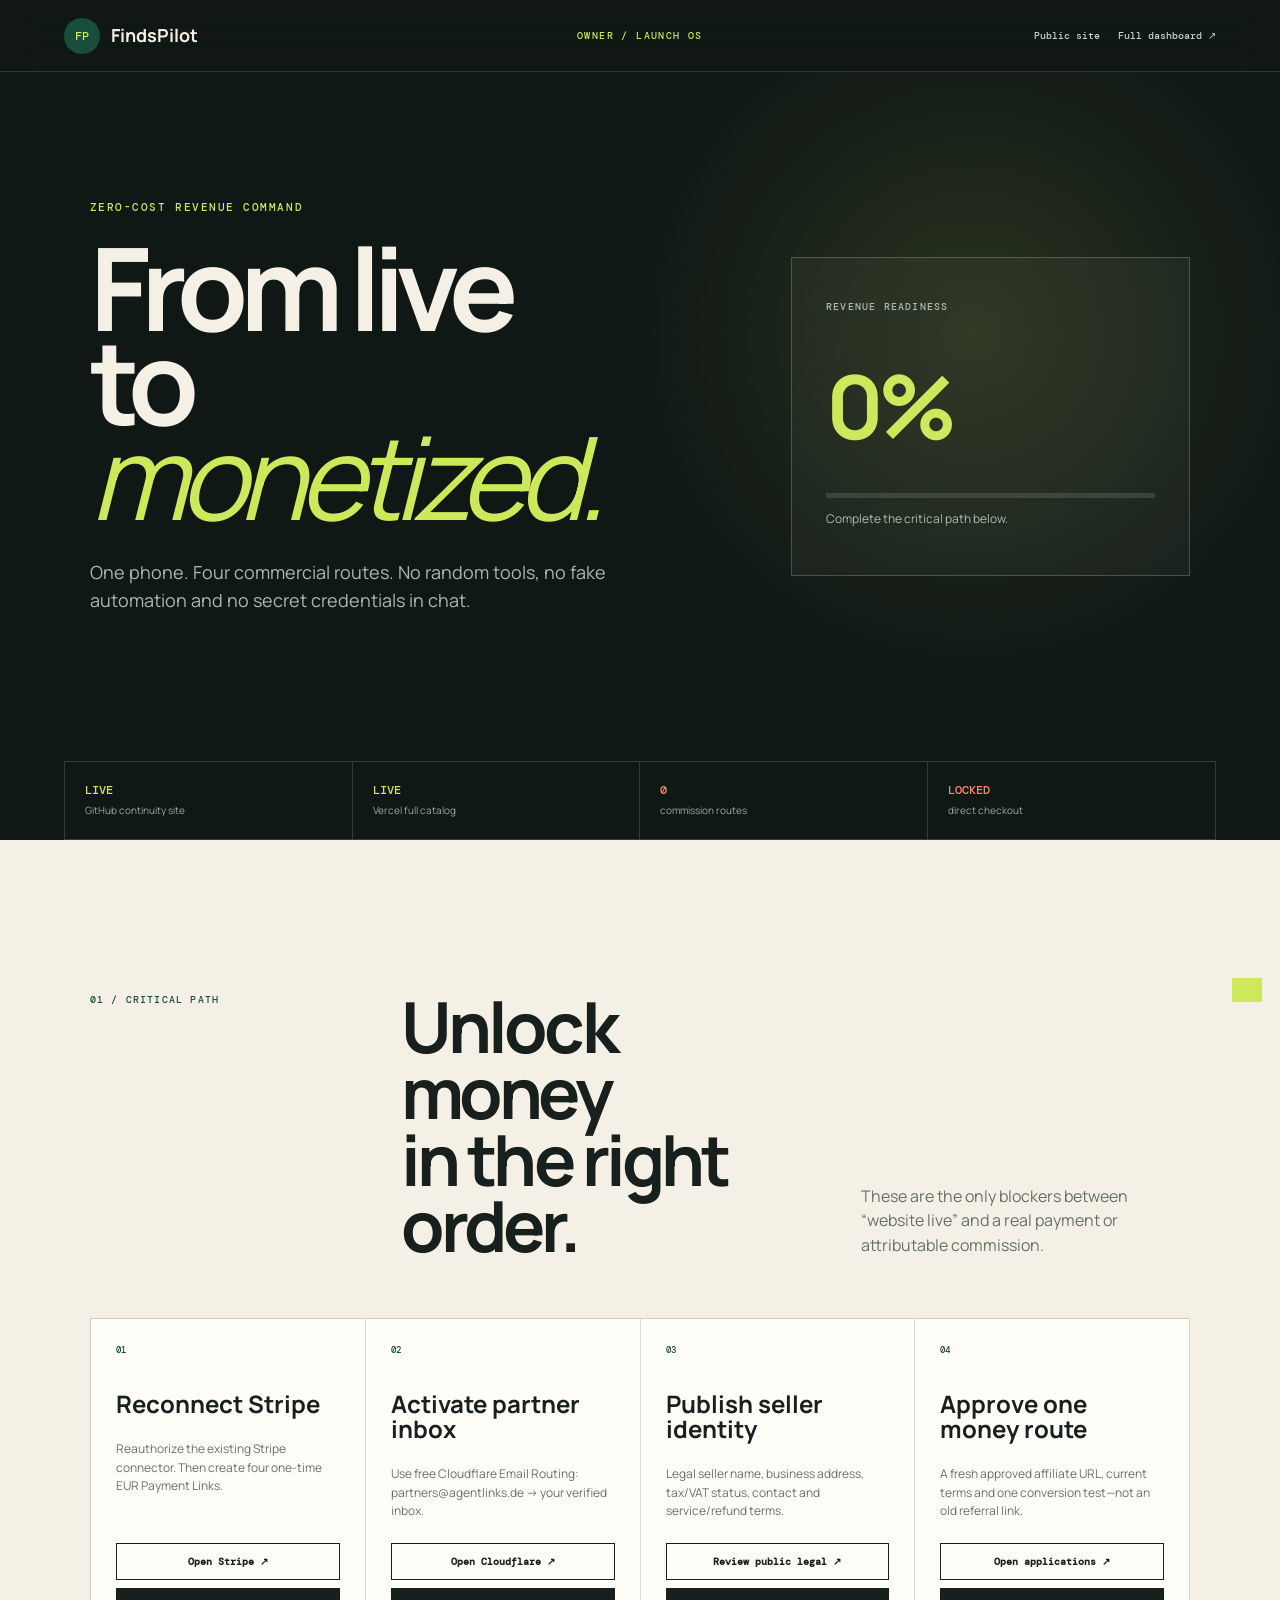
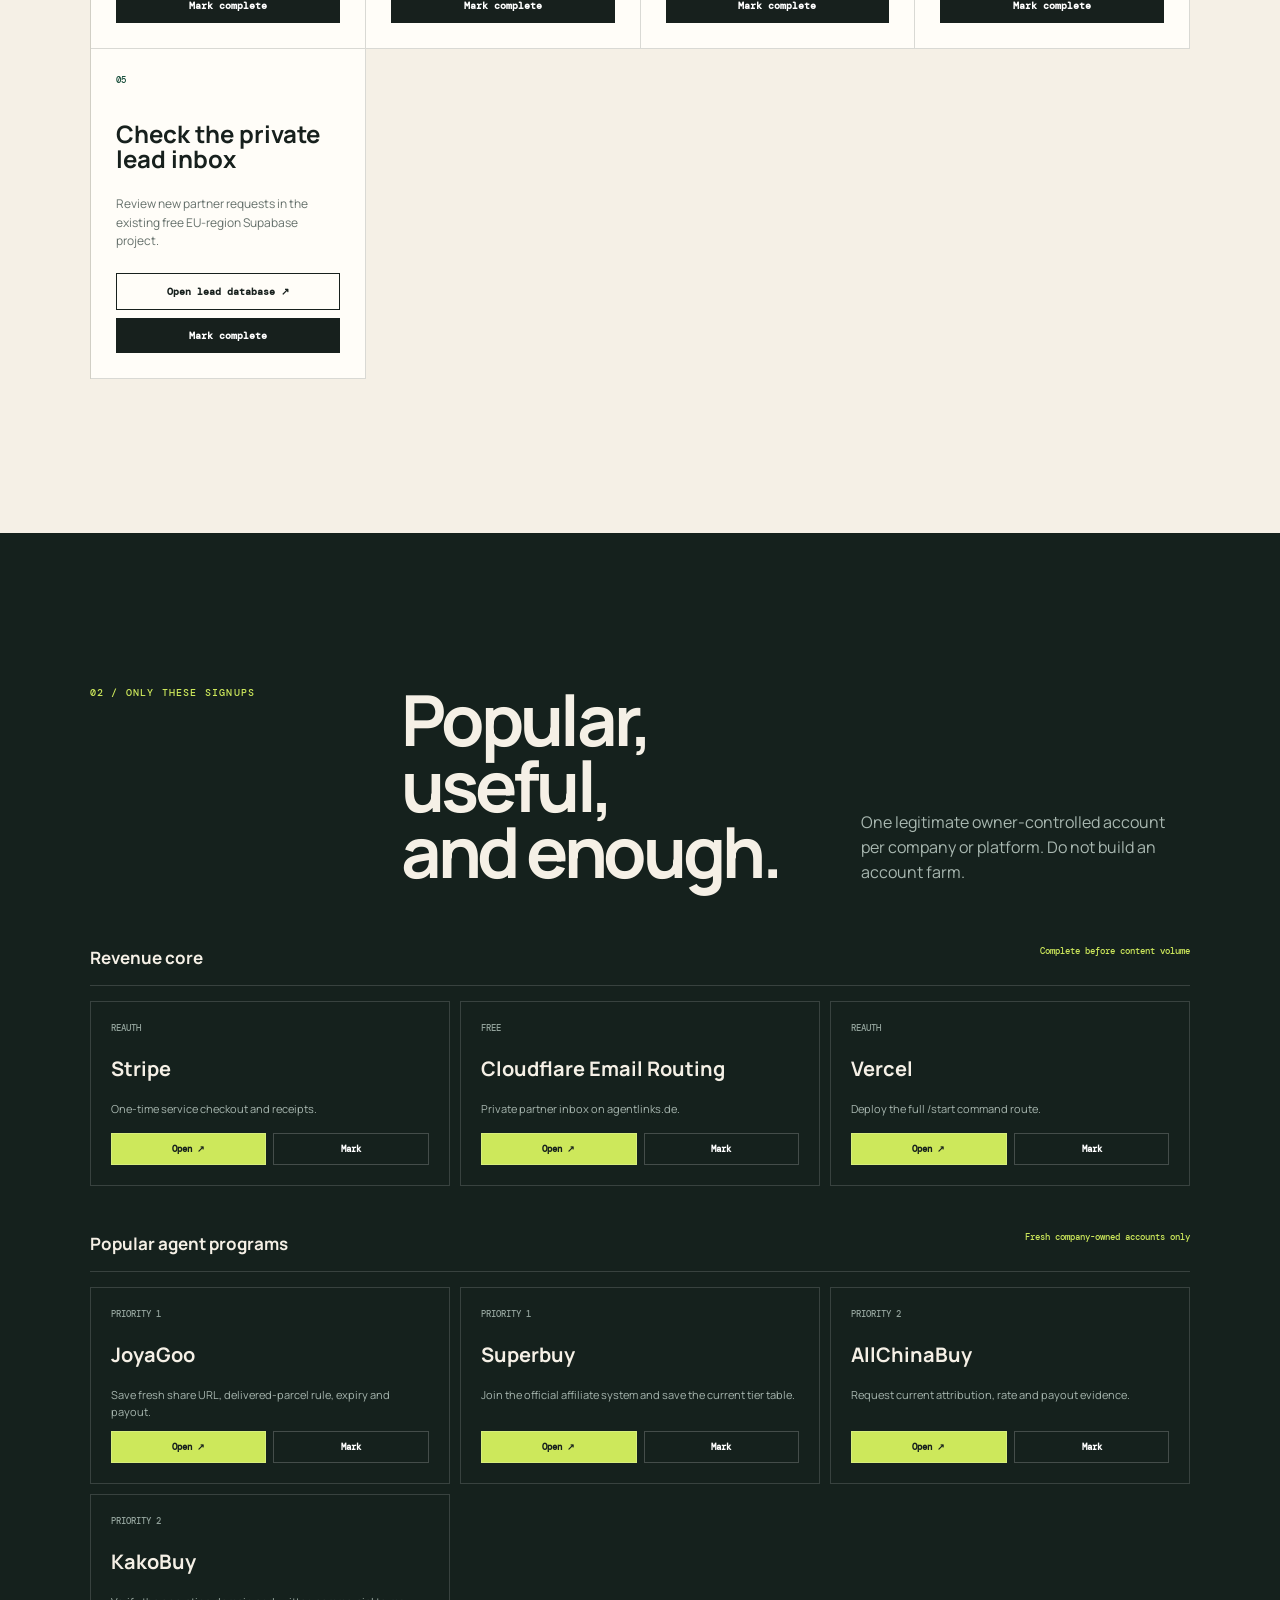
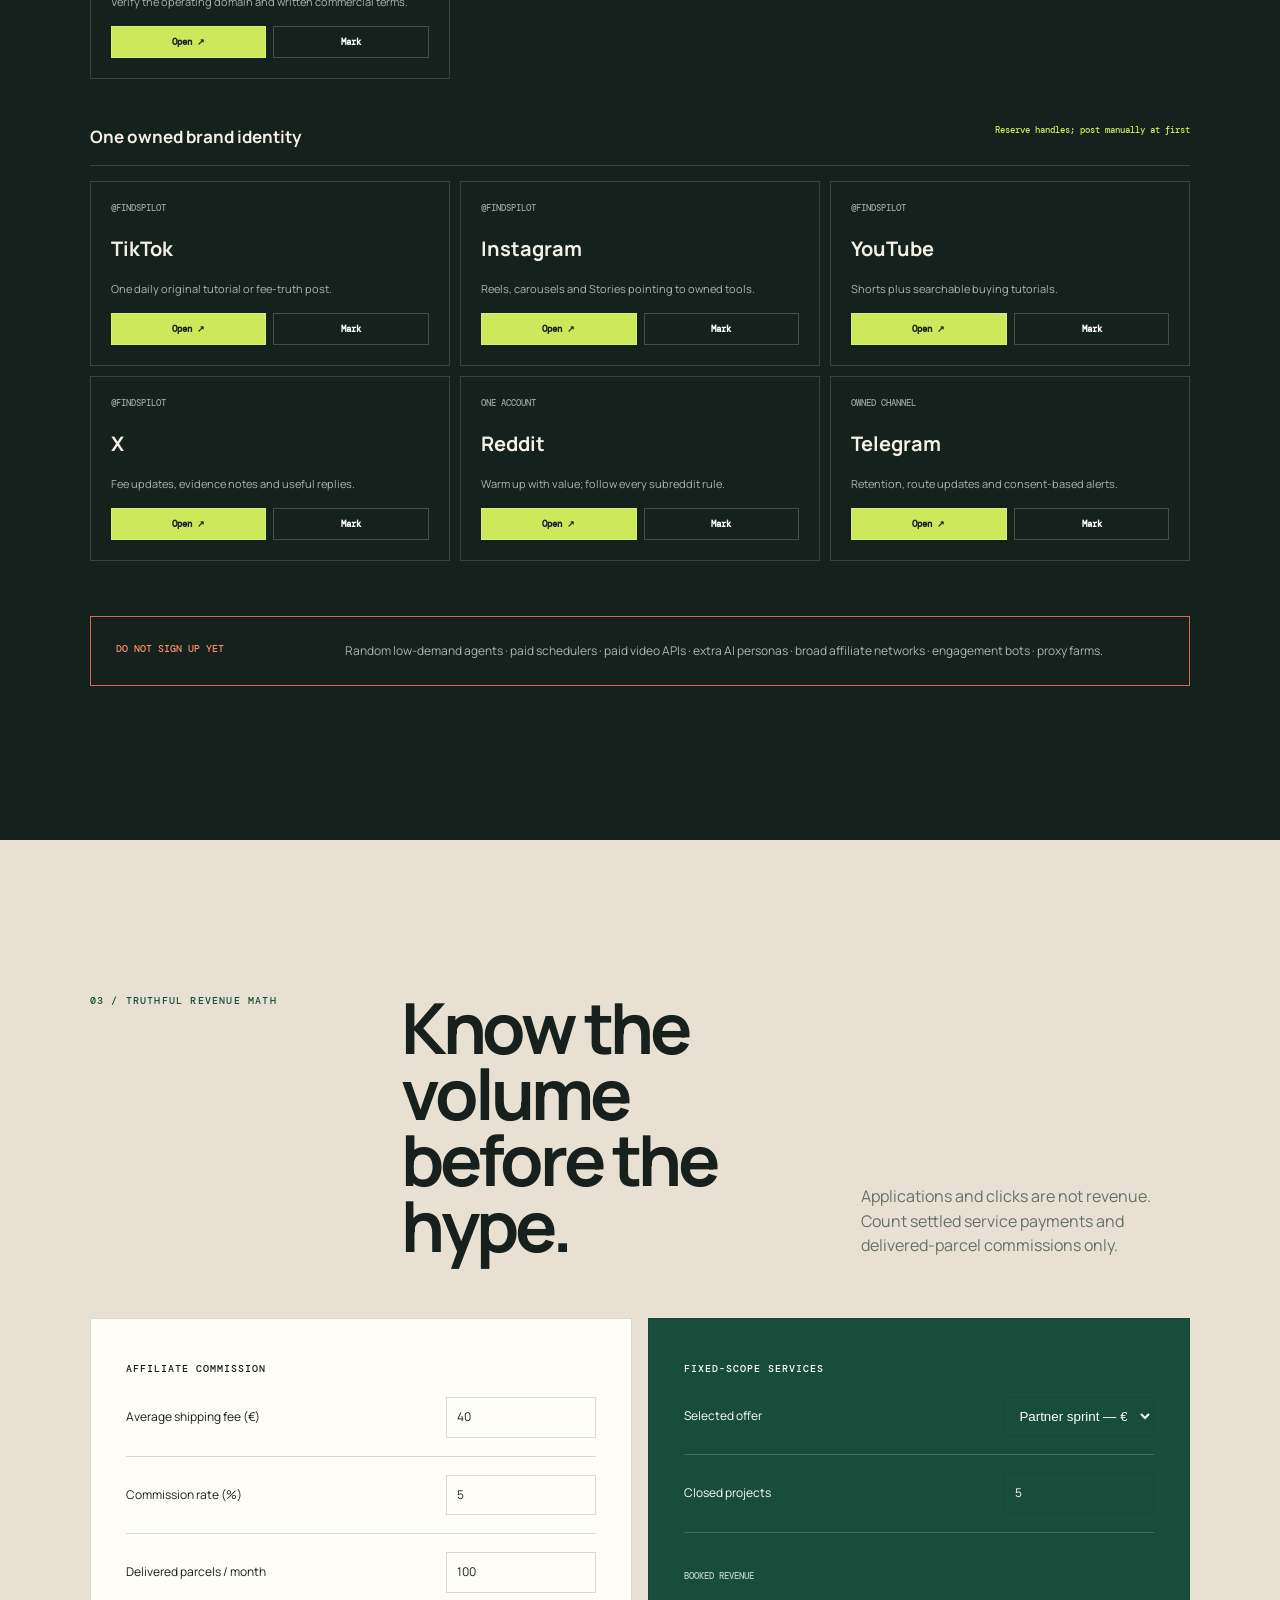
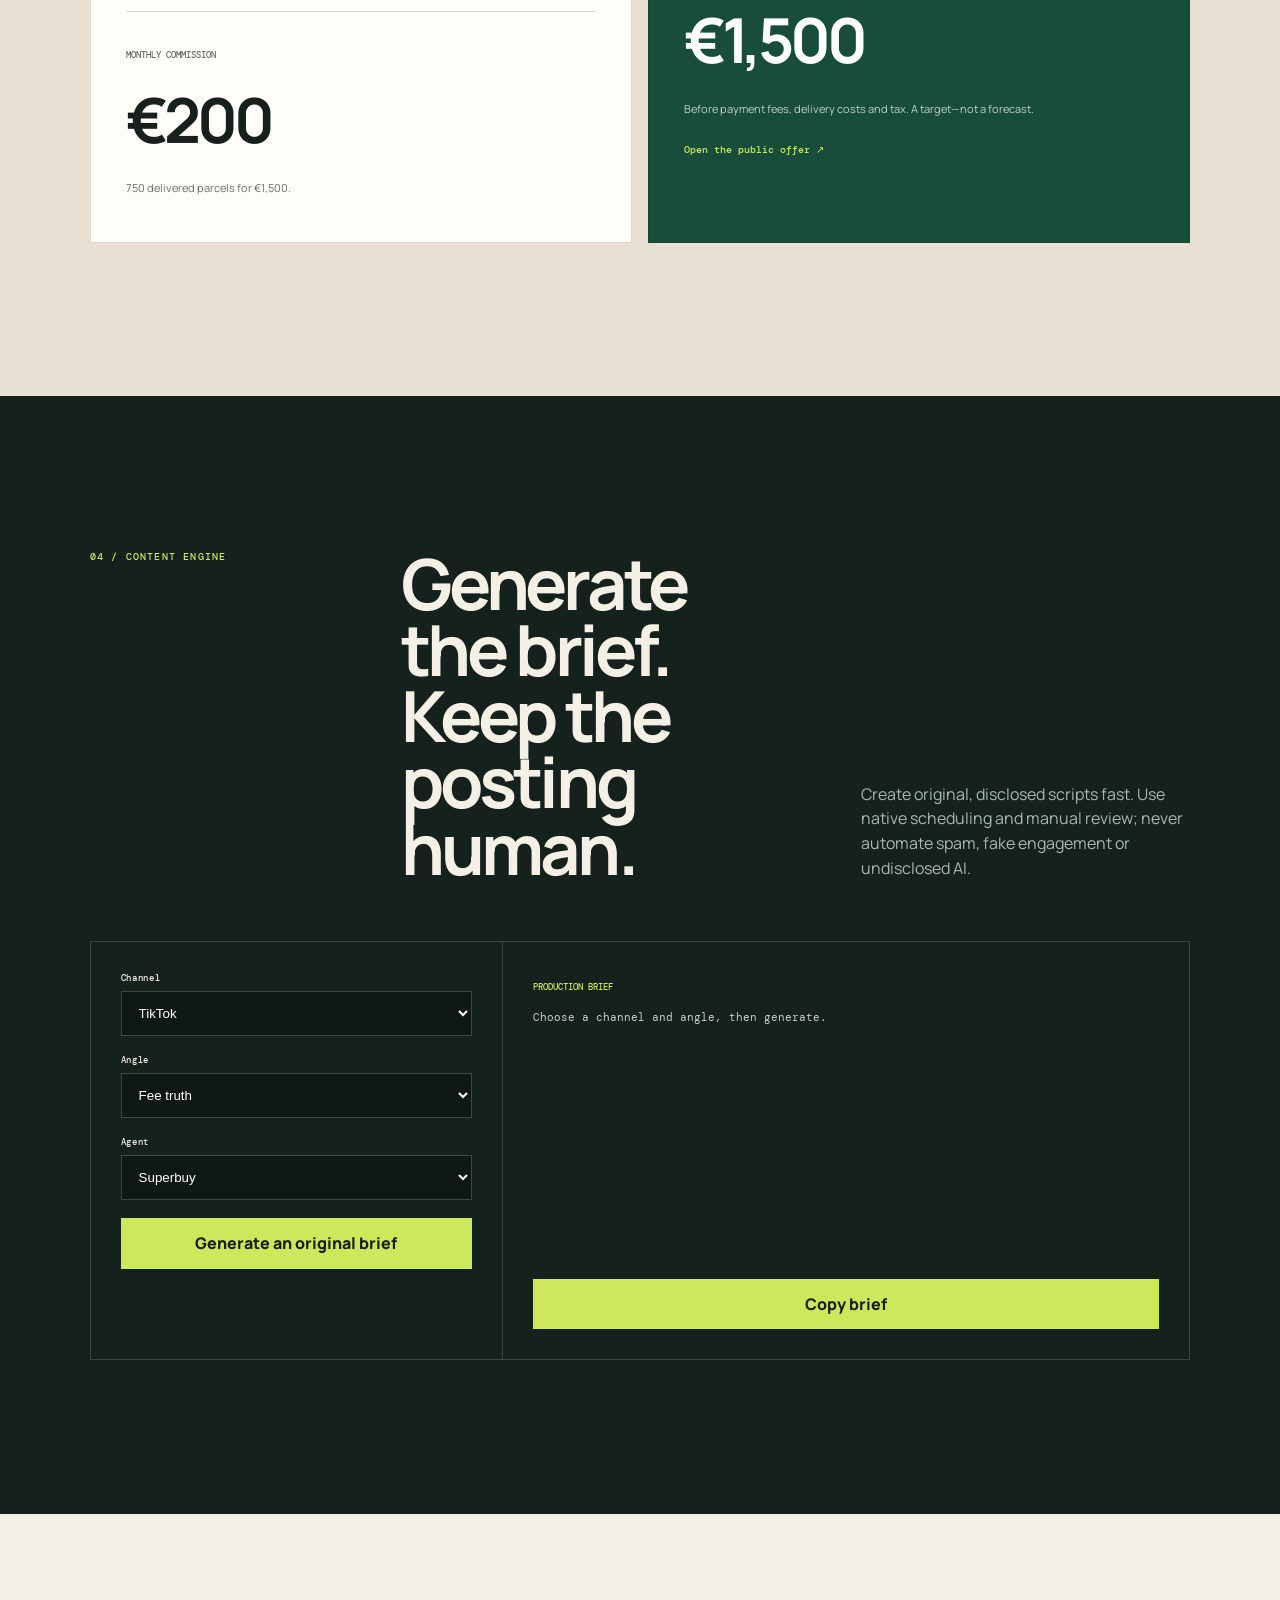
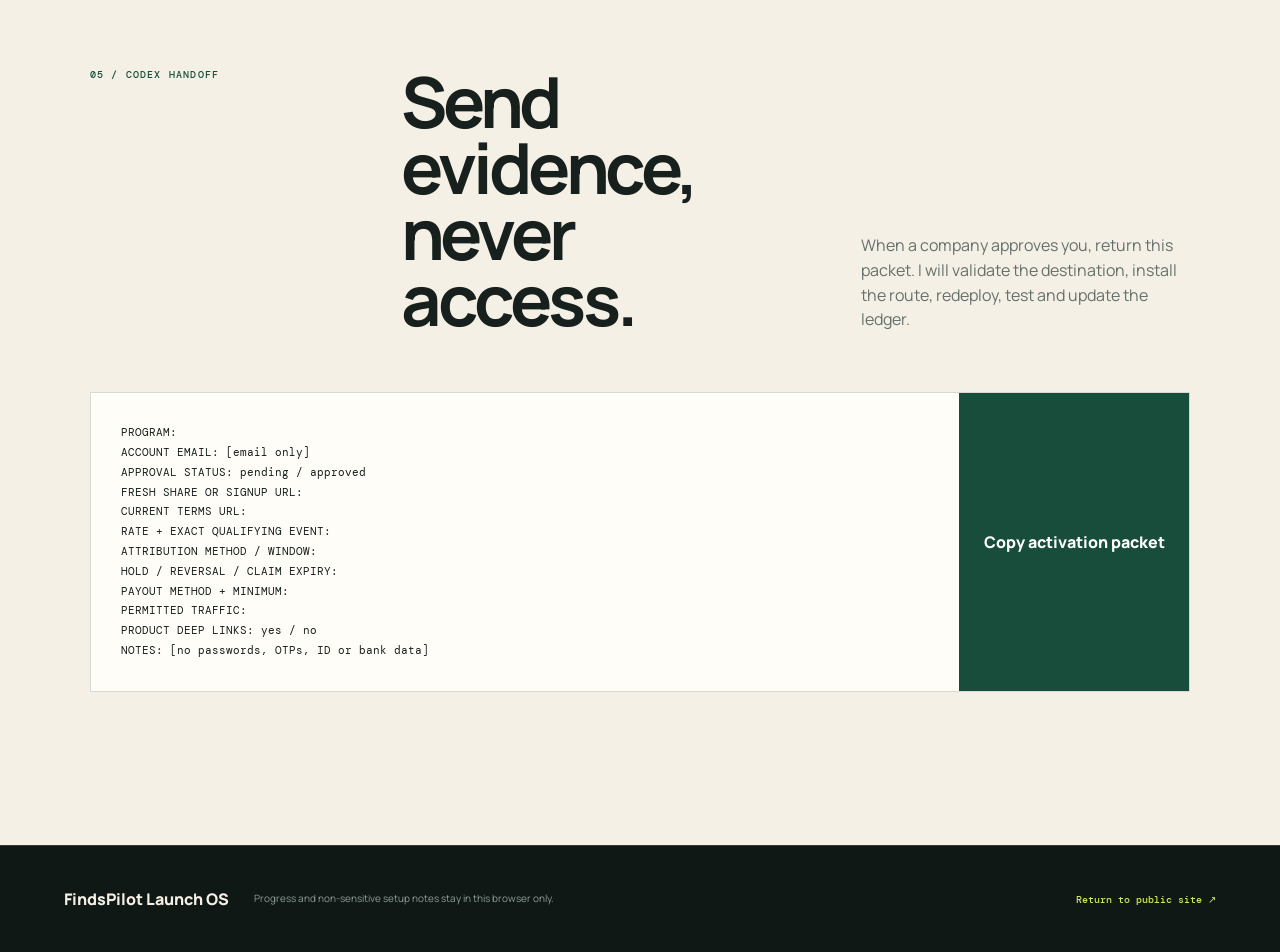
==== setup.html @ aaaf20b9 "Build private partner intake and mobile Launch OS" ====
<!doctype html>
<html lang="en">
<head>
  <meta charset="utf-8">
  <meta name="viewport" content="width=device-width,initial-scale=1">
  <meta name="robots" content="noindex,nofollow">
  <meta name="theme-color" content="#101815">
  <title>FindsPilot Launch OS</title>
  <link rel="preconnect" href="https://fonts.googleapis.com">
  <link rel="preconnect" href="https://fonts.gstatic.com" crossorigin>
  <link href="https://fonts.googleapis.com/css2?family=DM+Mono:wght@400;500&family=Manrope:wght@400;500;600;700;800&display=swap" rel="stylesheet">
  <link rel="stylesheet" href="styles.css">
  <link rel="stylesheet" href="setup.css">
</head>
<body class="ops-body">
  <a class="skip" href="#ops-main">Skip to command center</a>
  <header class="ops-header">
    <a class="brand" href="./"><span>FP</span><strong>FindsPilot</strong></a>
    <span>OWNER / LAUNCH OS</span>
    <nav><a href="./">Public site</a><a href="https://findspilot.vercel.app/dashboard" target="_blank" rel="noreferrer">Full dashboard ↗</a></nav>
  </header>

  <main id="ops-main" class="ops-main">
    <section class="ops-hero">
      <div>
        <p class="eyebrow">ZERO-COST REVENUE COMMAND</p>
        <h1>From live<br>to <em>monetized.</em></h1>
        <p>One phone. Four commercial routes. No random tools, no fake automation and no secret credentials in chat.</p>
      </div>
      <aside class="readiness-card">
        <span>REVENUE READINESS</span>
        <strong id="readiness-score">0%</strong>
        <div><i id="readiness-bar"></i></div>
        <p id="readiness-state">Complete the critical path below.</p>
      </aside>
    </section>

    <section class="ops-alert">
      <div><b>LIVE</b><span>GitHub continuity site</span></div>
      <div><b>LIVE</b><span>Vercel full catalog</span></div>
      <div><b class="warn">0</b><span>commission routes</span></div>
      <div><b class="warn">LOCKED</b><span>direct checkout</span></div>
    </section>

    <section class="ops-section" id="critical">
      <header><span>01 / CRITICAL PATH</span><h2>Unlock money<br>in the right order.</h2><p>These are the only blockers between “website live” and a real payment or attributable commission.</p></header>
      <div class="mission-grid" id="critical-grid"></div>
    </section>

    <section class="ops-section dark" id="signups">
      <header><span>02 / ONLY THESE SIGNUPS</span><h2>Popular, useful,<br>and enough.</h2><p>One legitimate owner-controlled account per company or platform. Do not build an account farm.</p></header>
      <div class="signup-groups" id="signup-groups"></div>
      <aside class="do-not-box"><strong>DO NOT SIGN UP YET</strong><p>Random low-demand agents · paid schedulers · paid video APIs · extra AI personas · broad affiliate networks · engagement bots · proxy farms.</p></aside>
    </section>

    <section class="ops-section math-section" id="math">
      <header><span>03 / TRUTHFUL REVENUE MATH</span><h2>Know the volume<br>before the hype.</h2><p>Applications and clicks are not revenue. Count settled service payments and delivered-parcel commissions only.</p></header>
      <div class="math-grid">
        <form class="math-card" id="affiliate-math">
          <span>AFFILIATE COMMISSION</span>
          <label>Average shipping fee (€)<input id="shipping-fee" type="number" min="1" max="500" step="1" value="40"></label>
          <label>Commission rate (%)<input id="commission-rate" type="number" min="0.1" max="30" step="0.1" value="5"></label>
          <label>Delivered parcels / month<input id="parcel-count" type="number" min="0" max="100000" step="1" value="100"></label>
          <output><small>MONTHLY COMMISSION</small><strong id="affiliate-result">€200</strong><p id="affiliate-target">750 delivered parcels for €1,500.</p></output>
        </form>
        <form class="math-card accent" id="service-math">
          <span>FIXED-SCOPE SERVICES</span>
          <label>Selected offer<select id="service-price"><option value="150">Evidence audit — €150</option><option value="300" selected>Partner sprint — €300</option><option value="450">Distribution pack — €450</option><option value="600">Market brief — €600</option></select></label>
          <label>Closed projects<input id="service-count" type="number" min="0" max="100" step="1" value="5"></label>
          <output><small>BOOKED REVENUE</small><strong id="service-result">€1,500</strong><p>Before payment fees, delivery costs and tax. A target—not a forecast.</p></output>
          <a href="./#partners">Open the public offer ↗</a>
        </form>
      </div>
    </section>

    <section class="ops-section dark" id="content">
      <header><span>04 / CONTENT ENGINE</span><h2>Generate the brief.<br>Keep the posting human.</h2><p>Create original, disclosed scripts fast. Use native scheduling and manual review; never automate spam, fake engagement or undisclosed AI.</p></header>
      <div class="content-builder">
        <form id="content-form">
          <label>Channel<select id="content-channel"><option>TikTok</option><option>Instagram Reel</option><option>YouTube Short</option><option>X post</option><option>Reddit value post</option></select></label>
          <label>Angle<select id="content-angle"><option value="fee">Fee truth</option><option value="tutorial">How to buy</option><option value="compare">Agent comparison</option><option value="risk">Risk screen</option><option value="tool">Converter demo</option></select></label>
          <label>Agent<select id="content-agent"><option>Superbuy</option><option>JoyaGoo</option><option>AllChinaBuy</option><option>KakoBuy</option><option>Multiple agents</option></select></label>
          <button type="submit">Generate an original brief</button>
        </form>
        <div class="content-output"><span>PRODUCTION BRIEF</span><pre id="content-result">Choose a channel and angle, then generate.</pre><button id="copy-content" type="button">Copy brief</button></div>
      </div>
    </section>

    <section class="ops-section" id="handoff">
      <header><span>05 / CODEX HANDOFF</span><h2>Send evidence,<br>never access.</h2><p>When a company approves you, return this packet. I will validate the destination, install the route, redeploy, test and update the ledger.</p></header>
      <div class="handoff-box">
        <pre id="ops-packet">PROGRAM:
ACCOUNT EMAIL: [email only]
APPROVAL STATUS: pending / approved
FRESH SHARE OR SIGNUP URL:
CURRENT TERMS URL:
RATE + EXACT QUALIFYING EVENT:
ATTRIBUTION METHOD / WINDOW:
HOLD / REVERSAL / CLAIM EXPIRY:
PAYOUT METHOD + MINIMUM:
PERMITTED TRAFFIC:
PRODUCT DEEP LINKS: yes / no
NOTES: [no passwords, OTPs, ID or bank data]</pre>
        <button id="copy-ops-packet" type="button">Copy activation packet</button>
      </div>
    </section>
  </main>

  <footer class="ops-footer"><span>FindsPilot Launch OS</span><p>Progress and non-sensitive setup notes stay in this browser only.</p><a href="./">Return to public site ↗</a></footer>
  <div class="toast" id="ops-toast" role="status" aria-live="polite"></div>
  <script src="setup.js"></script>
</body>
</html>
---- styles.css ----
:root{--ink:#17201d;--muted:#65706b;--paper:#f5f0e6;--paper-2:#ebe4d7;--white:#fffdf8;--green:#174d3a;--lime:#cde85b;--line:rgba(23,32,29,.16);--mono:"DM Mono",monospace;--sans:"Manrope",sans-serif}*{box-sizing:border-box}html{scroll-behavior:smooth}body{margin:0;background:var(--paper);color:var(--ink);font-family:var(--sans);font-size:16px;line-height:1.55}.skip{position:fixed;top:-100px;left:16px;z-index:100;background:var(--ink);color:#fff;padding:10px 16px}.skip:focus{top:16px}a{color:inherit;text-decoration:none}button,input{font:inherit}.site-header{height:82px;padding:0 clamp(22px,5vw,72px);display:flex;align-items:center;justify-content:space-between;border-bottom:1px solid var(--line);position:sticky;top:0;background:rgba(245,240,230,.92);backdrop-filter:blur(18px);z-index:20}.brand{display:flex;align-items:center;gap:11px;font-size:18px}.brand>span{display:grid;place-items:center;width:36px;height:36px;background:var(--green);color:var(--lime);font:500 12px var(--mono);border-radius:50%}.site-header nav{display:flex;gap:30px;font-size:13px;font-weight:700}.site-header nav a:hover{color:var(--green)}.header-cta,.primary{display:inline-flex;align-items:center;justify-content:center;gap:18px;background:var(--ink);color:#fff;padding:13px 18px;font-size:13px;font-weight:800;border:1px solid var(--ink)}.header-cta span,.primary span{color:var(--lime)}.hero{min-height:690px;display:grid;grid-template-columns:minmax(0,1.35fr) minmax(330px,.65fr);gap:5vw;padding:clamp(70px,9vw,130px) clamp(22px,7vw,110px);align-items:center}.eyebrow{font:500 11px var(--mono);letter-spacing:.14em;color:var(--green);margin:0 0 26px}.hero h1{font-size:clamp(62px,8.4vw,132px);line-height:.86;letter-spacing:-.075em;margin:0;max-width:1000px}.hero h1 em{font-weight:400;color:var(--green)}.lede{font-size:clamp(17px,1.5vw,22px);max-width:660px;color:var(--muted);margin:38px 0}.hero-actions{display:flex;gap:12px;flex-wrap:wrap}.secondary{padding:13px 18px;border:1px solid var(--line);font-size:13px;font-weight:800;background:rgba(255,255,255,.3)}.hero-panel{background:var(--green);color:#fff;padding:32px;min-height:470px;display:flex;flex-direction:column}.signal{font:500 10px var(--mono);letter-spacing:.12em;display:flex;gap:9px;align-items:center}.signal i{width:7px;height:7px;border-radius:50%;background:var(--lime);box-shadow:0 0 0 5px rgba(205,232,91,.14)}.hero-panel>div{border-top:1px solid rgba(255,255,255,.18);margin-top:34px;padding-top:22px}.hero-panel small{font:500 10px var(--mono);letter-spacing:.1em;color:#b6c8c0}.hero-panel strong{display:block;font-size:65px;line-height:1;letter-spacing:-.06em;margin:8px 0}.hero-panel p{color:#c9d5d0;font-size:13px;margin:0;max-width:260px}.hero-panel footer{margin-top:auto;display:flex;flex-wrap:wrap;gap:7px}.hero-panel footer span{font:500 9px var(--mono);padding:7px 9px;border:1px solid rgba(255,255,255,.2)}.proof-strip{display:grid;grid-template-columns:repeat(4,1fr);border-block:1px solid var(--line);margin:0 clamp(22px,5vw,72px)}.proof-strip>div{padding:22px 24px;border-right:1px solid var(--line);display:flex;align-items:baseline;gap:12px}.proof-strip>div:last-child{border:0}.proof-strip strong{font-size:28px;letter-spacing:-.05em}.proof-strip span{font:500 9px var(--mono);letter-spacing:.06em;color:var(--muted)}.section{padding:clamp(90px,12vw,170px) clamp(22px,7vw,110px)}.section-heading{display:grid;grid-template-columns:.85fr 1.25fr 1fr;gap:5vw;align-items:end;margin-bottom:60px}.section-heading .eyebrow{align-self:start}.section-heading h2,.partner-hero h2{font-size:clamp(42px,5.2vw,78px);line-height:.96;letter-spacing:-.055em;margin:0;font-weight:600}.section-heading>p:last-child{color:var(--muted);margin:0;max-width:440px}.converter{background:var(--white)}.converter-card{display:grid;grid-template-columns:1.1fr .9fr;border:1px solid var(--line);background:var(--paper);min-height:320px}.converter-card form{padding:40px;border-right:1px solid var(--line)}.converter-card label,.estimate-card label{display:block;font:500 11px var(--mono);letter-spacing:.08em;margin-bottom:14px}.input-row{display:flex}.input-row input{min-width:0;flex:1;border:1px solid var(--ink);background:var(--white);padding:18px;outline:none}.input-row input:focus{box-shadow:inset 0 0 0 2px var(--lime)}.input-row button{border:0;background:var(--green);color:#fff;padding:0 24px;font-weight:800;cursor:pointer}.input-row button span{color:var(--lime)}.converter-card form>small{display:block;color:var(--muted);margin-top:18px;font-size:11px}.converter-empty{display:grid;place-items:center;text-align:center;padding:40px}.converter-empty span{font:500 11px var(--mono);border:1px solid var(--line);padding:9px}.converter-empty p{color:var(--muted);max-width:280px}.route-results{padding:24px}.route-results h3{font-size:14px;margin:0 0 14px}.route-card{display:grid;grid-template-columns:42px 1fr auto;gap:13px;align-items:center;padding:13px;border-top:1px solid var(--line)}.route-card b{width:38px;height:38px;display:grid;place-items:center;background:var(--green);color:var(--lime);border-radius:50%;font:500 10px var(--mono)}.route-card span strong,.route-card span small{display:block}.route-card span small{font-size:10px;color:var(--muted)}.route-card a{font:700 11px var(--mono);padding:8px 10px;border:1px solid var(--line)}.agents{background:var(--paper-2)}.agent-grid{display:grid;grid-template-columns:repeat(4,1fr);border-top:1px solid var(--line);border-left:1px solid var(--line)}.agent-card{background:var(--paper);min-height:360px;padding:28px;border-right:1px solid var(--line);border-bottom:1px solid var(--line);display:flex;flex-direction:column}.agent-card .agent-top{display:flex;justify-content:space-between;align-items:center}.agent-card .agent-top b{display:grid;place-items:center;width:52px;height:52px;border-radius:50%;background:var(--green);color:var(--lime);font:500 11px var(--mono)}.agent-card .agent-top span{font:500 9px var(--mono);color:var(--green);border:1px solid var(--line);padding:6px 8px}.agent-card h3{font-size:28px;margin:32px 0 6px;letter-spacing:-.04em}.agent-card>p{color:var(--muted);font-size:13px}.agent-card ul{padding:0;margin:12px 0 24px;list-style:none}.agent-card li{font-size:11px;padding:6px 0;border-bottom:1px solid var(--line)}.agent-card a{margin-top:auto;display:flex;justify-content:space-between;align-items:center;font-weight:800;font-size:12px;border-top:1px solid var(--ink);padding-top:14px}.fee-tool{display:grid;grid-template-columns:1.1fr .9fr;gap:7vw;background:var(--green);color:#fff}.fee-tool .section-heading{display:block;margin:0}.fee-tool .eyebrow{color:var(--lime)}.fee-tool .section-heading>p:last-child{color:#bcd0c7;margin-top:28px}.estimate-card{background:var(--white);color:var(--ink);padding:36px}.weight-row{display:flex;border:1px solid var(--ink)}.weight-row input{min-width:0;flex:1;border:0;padding:16px 18px;background:transparent;font-size:24px}.weight-row span{padding:21px 20px;font:500 11px var(--mono);border-left:1px solid var(--line)}.estimate-output{margin-top:40px;border-top:1px solid var(--line);padding-top:24px}.estimate-output small{font:500 9px var(--mono);letter-spacing:.1em;color:var(--muted)}.estimate-output strong{display:block;font-size:52px;letter-spacing:-.06em;margin:8px 0;color:var(--green)}.estimate-output p{font-size:11px;color:var(--muted);margin:0}.partners{background:var(--ink);color:#fff}.partner-hero{display:grid;grid-template-columns:1fr auto;align-items:end;gap:60px;margin-bottom:60px}.partner-hero .eyebrow{color:var(--lime)}.partner-hero p:not(.eyebrow){max-width:650px;color:#aab4b0}.primary.light{background:var(--lime);border-color:var(--lime);color:var(--ink);white-space:nowrap}.primary.light span{color:var(--green)}.offer-grid{display:grid;grid-template-columns:repeat(4,1fr);border-top:1px solid rgba(255,255,255,.2);border-left:1px solid rgba(255,255,255,.2)}.offer-grid article{position:relative;padding:28px;min-height:330px;border-right:1px solid rgba(255,255,255,.2);border-bottom:1px solid rgba(255,255,255,.2);display:flex;flex-direction:column}.offer-grid article>span{font:500 9px var(--mono);letter-spacing:.09em;color:#aeb8b4}.offer-grid article>strong{font-size:55px;letter-spacing:-.06em;margin:18px 0}.offer-grid article>p{font-size:13px;color:#cad1ce}.offer-grid article>small{font-size:10px;color:#8e9c96}.offer-grid article>a{margin-top:auto;color:var(--lime);font:500 11px var(--mono)}.offer-grid .featured{background:var(--green)}.offer-grid .featured i{position:absolute;right:16px;top:-13px;background:var(--lime);color:var(--ink);padding:5px 8px;font:500 8px var(--mono);font-style:normal}.launch{background:var(--white)}.launch-board{border-top:1px solid var(--line)}.launch-row{display:grid;grid-template-columns:56px 1fr auto auto;gap:18px;align-items:center;padding:20px 0;border-bottom:1px solid var(--line)}.launch-row>strong{font:500 12px var(--mono);color:var(--green)}.launch-row h3{margin:0;font-size:18px}.launch-row p{margin:2px 0 0;color:var(--muted);font-size:11px}.launch-row a,.launch-row button{border:1px solid var(--line);background:transparent;padding:10px 12px;font:700 10px var(--mono);cursor:pointer}.launch-row a{background:var(--ink);color:#fff}.launch-row.done{opacity:.58}.launch-row.done button{background:var(--lime)}.packet{display:grid;grid-template-columns:.8fr 1.2fr;margin-top:70px;background:var(--paper);border:1px solid var(--line)}.packet>div{padding:36px;border-right:1px solid var(--line)}.packet h3{font-size:30px;margin:0}.packet>div>p:not(.eyebrow){color:var(--muted);font-size:13px}.packet button{border:0;background:var(--green);color:#fff;padding:13px 16px;font-weight:800;cursor:pointer}.packet pre{margin:0;padding:34px;overflow:auto;font:400 10px/1.9 var(--mono);white-space:pre-wrap}.legal{display:grid;grid-template-columns:repeat(4,1fr);padding:0 clamp(22px,5vw,72px) 100px;background:var(--white)}.legal article{padding:26px;border-top:1px solid var(--line)}.legal span{font:500 10px var(--mono);color:var(--green)}.legal h3{font-size:15px}.legal p{font-size:11px;color:var(--muted)}.site-footer{background:var(--paper);padding:50px clamp(22px,5vw,72px);display:grid;grid-template-columns:auto 1fr auto;align-items:center;gap:30px;border-top:1px solid var(--line)}.site-footer>p{color:var(--muted);font-size:12px}.site-footer>div{display:flex;gap:20px;font:500 10px var(--mono)}.site-footer>small{grid-column:1/-1;color:var(--muted);font:400 9px var(--mono)}.toast{position:fixed;right:20px;bottom:20px;background:var(--ink);color:#fff;padding:12px 16px;font-size:12px;transform:translateY(120px);transition:.25s;z-index:50}.toast.show{transform:translateY(0)}
@media(max-width:1000px){.site-header nav{display:none}.hero{grid-template-columns:1fr}.hero-panel{min-height:400px}.proof-strip{grid-template-columns:repeat(2,1fr)}.section-heading{grid-template-columns:1fr 1fr}.section-heading>p:last-child{grid-column:2}.converter-card,.fee-tool{grid-template-columns:1fr}.converter-card form{border-right:0;border-bottom:1px solid var(--line)}.agent-grid,.offer-grid,.legal{grid-template-columns:repeat(2,1fr)}.partner-hero{grid-template-columns:1fr}.packet{grid-template-columns:1fr}.packet>div{border-right:0;border-bottom:1px solid var(--line)}.site-footer{grid-template-columns:1fr}}
@media(max-width:650px){.site-header{height:68px;padding:0 16px}.header-cta{padding:10px 12px}.hero{padding:60px 20px}.hero h1{font-size:61px}.hero-panel{padding:24px}.proof-strip{margin:0 16px}.proof-strip>div{padding:16px 12px;display:block}.proof-strip strong,.proof-strip span{display:block}.section{padding:82px 20px}.section-heading{display:block;margin-bottom:40px}.section-heading h2,.partner-hero h2{font-size:45px}.section-heading>p:last-child{margin-top:24px}.converter-card form{padding:22px}.input-row{display:block}.input-row input{width:100%}.input-row button{width:100%;padding:15px}.agent-grid,.offer-grid,.legal{grid-template-columns:1fr}.fee-tool{display:block}.estimate-card{margin-top:42px;padding:24px}.partner-hero{display:block}.partner-hero .primary{margin-top:24px;width:100%}.launch-row{grid-template-columns:42px 1fr}.launch-row a,.launch-row button{grid-column:auto/span 1;text-align:center}.packet pre{padding:22px}.legal{padding:0 20px 70px}.site-footer>div{flex-direction:column;gap:9px}}
@media(prefers-reduced-motion:reduce){html{scroll-behavior:auto}.toast{transition:none}}
.partner-actions{display:grid;gap:10px}.partner-actions button{border:1px solid rgba(255,255,255,.3);background:transparent;color:#fff;padding:12px 16px;font:700 10px var(--mono);cursor:pointer}.partner-actions button:hover{border-color:var(--lime);color:var(--lime)}
---- setup.css ----
.ops-body{background:#101815;color:#f5f0e6}.ops-header{height:72px;padding:0 clamp(18px,5vw,70px);display:grid;grid-template-columns:1fr auto 1fr;align-items:center;border-bottom:1px solid rgba(255,255,255,.14);position:sticky;top:0;z-index:20;background:rgba(16,24,21,.94);backdrop-filter:blur(16px)}.ops-header>span{font:500 10px var(--mono);letter-spacing:.14em;color:var(--lime)}.ops-header nav{justify-self:end;display:flex;gap:18px;font:500 10px var(--mono)}.ops-header nav a{color:#c7d2cd}.ops-main{overflow:hidden}.ops-hero{min-height:620px;padding:clamp(70px,10vw,145px) clamp(22px,7vw,110px);display:grid;grid-template-columns:1.2fr .8fr;gap:8vw;align-items:center;background:radial-gradient(circle at 76% 38%,rgba(205,232,91,.13),transparent 32%),#101815}.ops-hero h1{font-size:clamp(64px,9vw,138px);line-height:.82;letter-spacing:-.075em;margin:0}.ops-hero h1 em{font-weight:400;color:var(--lime)}.ops-hero>div>p:last-child{max-width:600px;color:#aab7b1;font-size:18px;margin-top:36px}.ops-hero .eyebrow{color:var(--lime)}.readiness-card{border:1px solid rgba(255,255,255,.2);padding:34px;background:rgba(255,255,255,.035)}.readiness-card>span{font:500 10px var(--mono);letter-spacing:.12em;color:#aebbb5}.readiness-card>strong{display:block;font-size:88px;letter-spacing:-.07em;color:var(--lime);margin:20px 0}.readiness-card>div{height:5px;background:rgba(255,255,255,.12)}.readiness-card i{display:block;width:0;height:100%;background:var(--lime);transition:width .35s}.readiness-card p{font-size:12px;color:#aebbb5}.ops-alert{margin:0 clamp(22px,5vw,70px);display:grid;grid-template-columns:repeat(4,1fr);border:1px solid rgba(255,255,255,.16)}.ops-alert>div{padding:20px;border-right:1px solid rgba(255,255,255,.16)}.ops-alert>div:last-child{border:0}.ops-alert b,.ops-alert span{display:block}.ops-alert b{font:500 12px var(--mono);color:var(--lime)}.ops-alert b.warn{color:#ff896d}.ops-alert span{font-size:10px;color:#9ba9a3;margin-top:5px}.ops-section{padding:clamp(95px,12vw,175px) clamp(22px,7vw,110px);background:#f5f0e6;color:var(--ink)}.ops-section.dark{background:#15211d;color:#f5f0e6}.ops-section>header{display:grid;grid-template-columns:.75fr 1.2fr 1fr;gap:5vw;align-items:end;margin-bottom:60px}.ops-section>header>span{align-self:start;font:500 10px var(--mono);letter-spacing:.12em;color:var(--green)}.ops-section.dark>header>span{color:var(--lime)}.ops-section>header h2{font-size:clamp(44px,5.5vw,80px);line-height:.94;letter-spacing:-.055em;margin:0}.ops-section>header p{margin:0;color:var(--muted)}.ops-section.dark>header p{color:#a8b7b0}.mission-grid{display:grid;grid-template-columns:repeat(4,1fr);border-top:1px solid var(--line);border-left:1px solid var(--line)}.mission-card{min-height:330px;padding:25px;border-right:1px solid var(--line);border-bottom:1px solid var(--line);display:flex;flex-direction:column;background:var(--white)}.mission-card.done{background:#eaf1cf}.mission-card>span{font:500 9px var(--mono);color:var(--green)}.mission-card h3{font-size:24px;line-height:1.05;margin:35px 0 12px}.mission-card p{font-size:12px;color:var(--muted)}.mission-card a{margin-top:auto;font:700 10px var(--mono);padding:11px;border:1px solid var(--ink);text-align:center}.mission-card button{margin-top:8px;border:0;background:var(--ink);color:#fff;padding:11px;font:700 10px var(--mono);cursor:pointer}.mission-card.done button{background:var(--green)}.signup-groups{display:grid;gap:45px}.signup-group>header{display:flex;justify-content:space-between;border-bottom:1px solid rgba(255,255,255,.15);padding-bottom:14px;margin-bottom:15px}.signup-group>header h3{margin:0;font-size:17px}.signup-group>header span{font:500 9px var(--mono);color:var(--lime)}.signup-list{display:grid;grid-template-columns:repeat(3,1fr);gap:10px}.signup-card{border:1px solid rgba(255,255,255,.15);padding:20px;min-height:185px;display:flex;flex-direction:column}.signup-card.done{border-color:var(--lime);background:rgba(205,232,91,.06)}.signup-card>span{font:500 9px var(--mono);color:#93a39c}.signup-card h4{font-size:20px;margin:19px 0 5px}.signup-card p{font-size:11px;color:#a7b6af}.signup-card div{margin-top:auto;display:flex;gap:7px}.signup-card a,.signup-card button{flex:1;padding:9px;border:1px solid rgba(255,255,255,.2);background:transparent;color:#fff;text-align:center;font:700 9px var(--mono);cursor:pointer}.signup-card a{background:var(--lime);color:var(--ink)}.signup-card.done button{color:var(--lime)}.do-not-box{margin-top:55px;border:1px solid #d76652;padding:25px;display:grid;grid-template-columns:.4fr 1.6fr;gap:25px}.do-not-box strong{font:500 10px var(--mono);color:#ff896d}.do-not-box p{margin:0;color:#aab7b1;font-size:12px}.math-section{background:#e8e1d3}.math-grid{display:grid;grid-template-columns:1fr 1fr;gap:16px}.math-card{background:var(--white);padding:35px;border:1px solid var(--line)}.math-card.accent{background:var(--green);color:#fff}.math-card>span{font:500 10px var(--mono);letter-spacing:.1em}.math-card label{display:grid;grid-template-columns:1fr 150px;align-items:center;gap:20px;border-bottom:1px solid var(--line);padding:18px 0;font-size:12px}.math-card.accent label{border-color:rgba(255,255,255,.18)}.math-card input,.math-card select{width:100%;padding:10px;border:1px solid var(--line);background:transparent;color:inherit}.math-card.accent select option{color:var(--ink)}.math-card output{display:block;margin-top:28px}.math-card output small{font:500 9px var(--mono);color:var(--muted)}.math-card.accent output small{color:#b9cdc4}.math-card output strong{display:block;font-size:62px;letter-spacing:-.065em;margin:7px 0}.math-card output p{font-size:11px;color:var(--muted)}.math-card.accent output p{color:#bfd0c8}.math-card>a{display:inline-block;margin-top:15px;color:var(--lime);font:500 10px var(--mono)}.content-builder{display:grid;grid-template-columns:.75fr 1.25fr;border:1px solid rgba(255,255,255,.16)}.content-builder form{padding:30px;border-right:1px solid rgba(255,255,255,.16)}.content-builder label{display:block;font:500 9px var(--mono);letter-spacing:.08em;margin-bottom:18px}.content-builder select{display:block;width:100%;margin-top:7px;padding:13px;border:1px solid rgba(255,255,255,.2);background:#101815;color:#fff}.content-builder form button,.content-output button,.handoff-box button{width:100%;border:0;background:var(--lime);color:var(--ink);padding:13px;font-weight:800;cursor:pointer}.content-output{padding:30px}.content-output>span{font:500 9px var(--mono);color:var(--lime)}.content-output pre{min-height:260px;white-space:pre-wrap;font:400 11px/1.75 var(--mono);color:#c2d0ca}.handoff-box{display:grid;grid-template-columns:1fr auto;border:1px solid var(--line);background:var(--white)}.handoff-box pre{padding:30px;margin:0;white-space:pre-wrap;font:400 11px/1.8 var(--mono)}.handoff-box button{width:230px;background:var(--green);color:#fff}.ops-footer{padding:35px clamp(22px,5vw,70px);display:grid;grid-template-columns:auto 1fr auto;gap:25px;align-items:center;border-top:1px solid rgba(255,255,255,.14)}.ops-footer span{font-weight:800}.ops-footer p{font-size:10px;color:#8f9d97}.ops-footer a{font:500 10px var(--mono);color:var(--lime)}#ops-toast{position:fixed;right:18px;bottom:18px;background:var(--lime);color:var(--ink);padding:12px 15px;font-size:11px;transform:translateY(120px);transition:.25s;z-index:50}#ops-toast.show{transform:translateY(0)}
@media(max-width:1000px){.ops-hero{grid-template-columns:1fr}.ops-section>header{grid-template-columns:1fr 1.4fr}.ops-section>header p{grid-column:2}.mission-grid{grid-template-columns:repeat(2,1fr)}.signup-list{grid-template-columns:repeat(2,1fr)}}
@media(max-width:680px){.ops-header{grid-template-columns:1fr auto;height:66px;padding:0 16px}.ops-header>span{display:none}.ops-header nav a:first-child{display:none}.ops-hero{padding:70px 20px;min-height:650px}.ops-hero h1{font-size:64px}.readiness-card>strong{font-size:72px}.ops-alert{grid-template-columns:repeat(2,1fr);margin:0 16px}.ops-alert>div:nth-child(2){border-right:0}.ops-section{padding:85px 20px}.ops-section>header{display:block}.ops-section>header h2{font-size:46px;margin:22px 0}.mission-grid,.signup-list,.math-grid,.content-builder{grid-template-columns:1fr}.mission-card{min-height:280px}.do-not-box{grid-template-columns:1fr}.content-builder form{border-right:0;border-bottom:1px solid rgba(255,255,255,.16)}.handoff-box{grid-template-columns:1fr}.handoff-box button{width:100%}.ops-footer{grid-template-columns:1fr}.math-card{padding:24px}.math-card label{grid-template-columns:1fr}.ops-section>header p{grid-column:auto}}
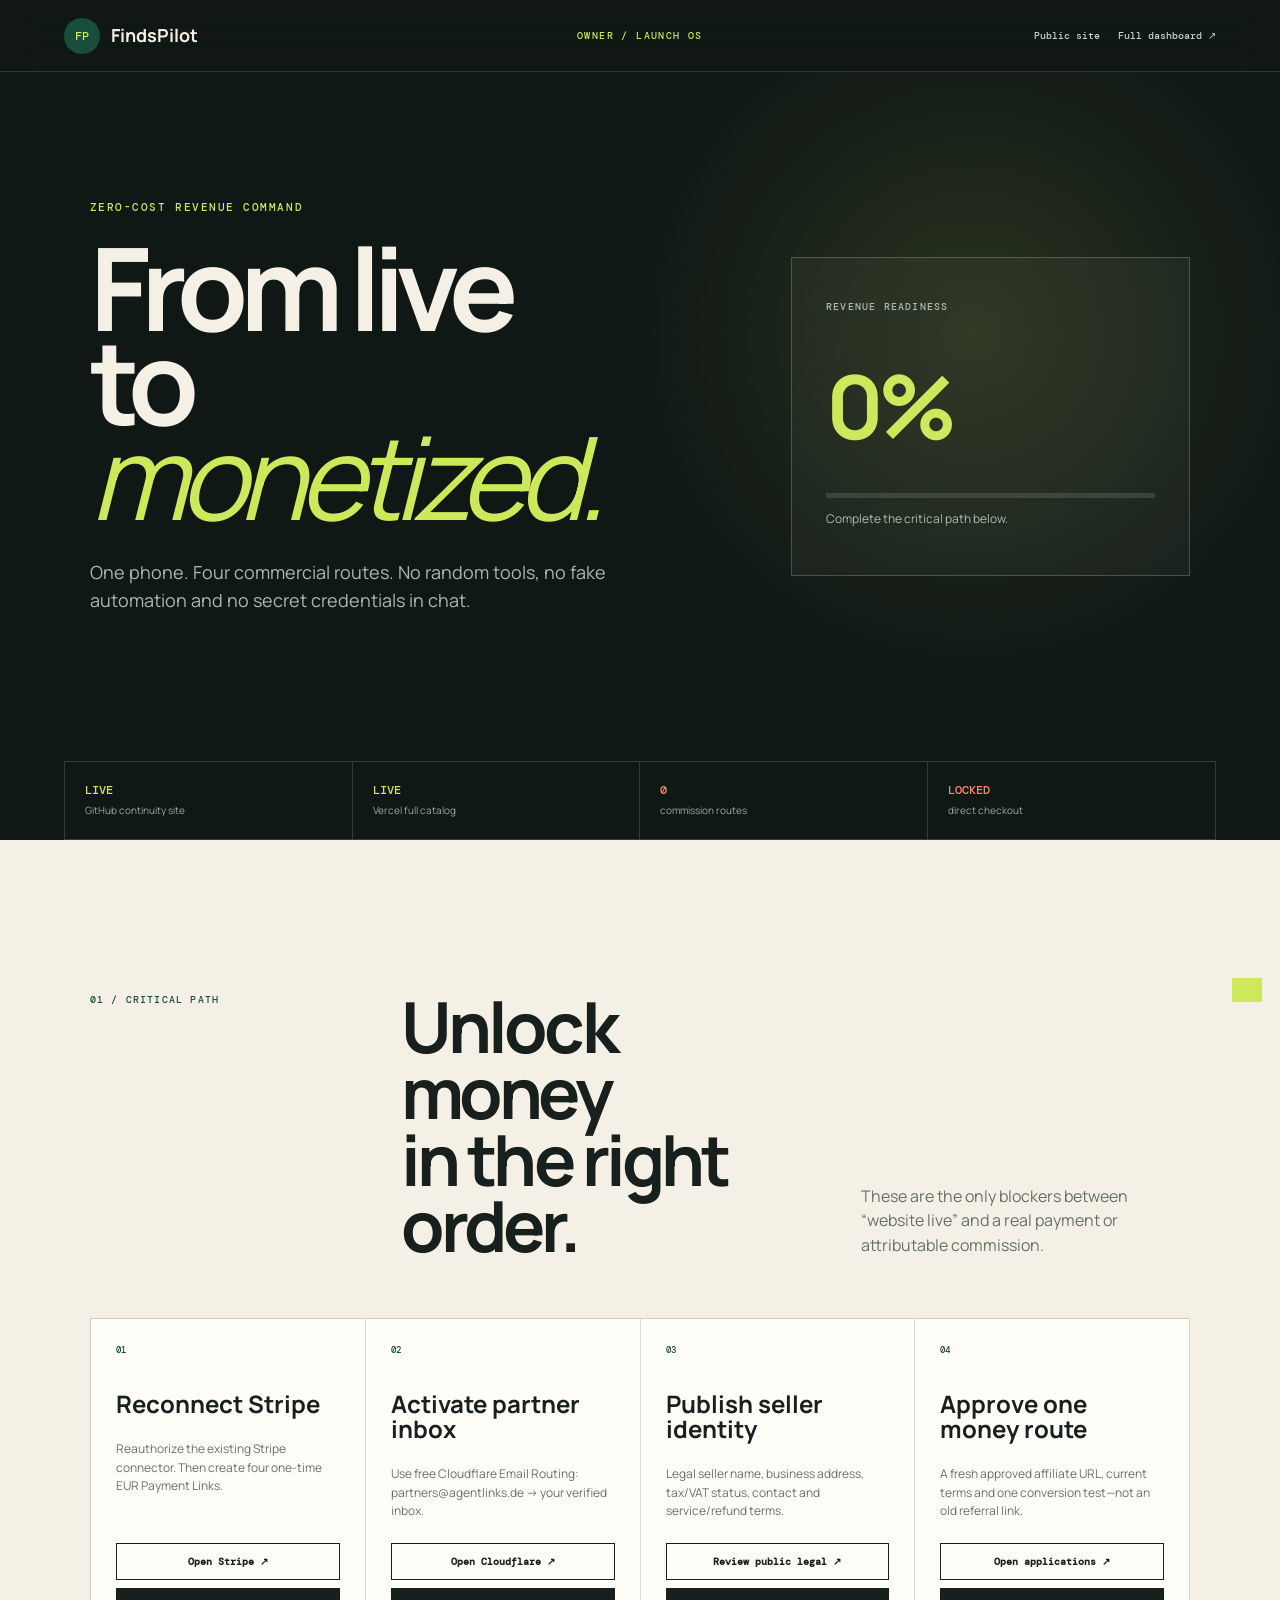
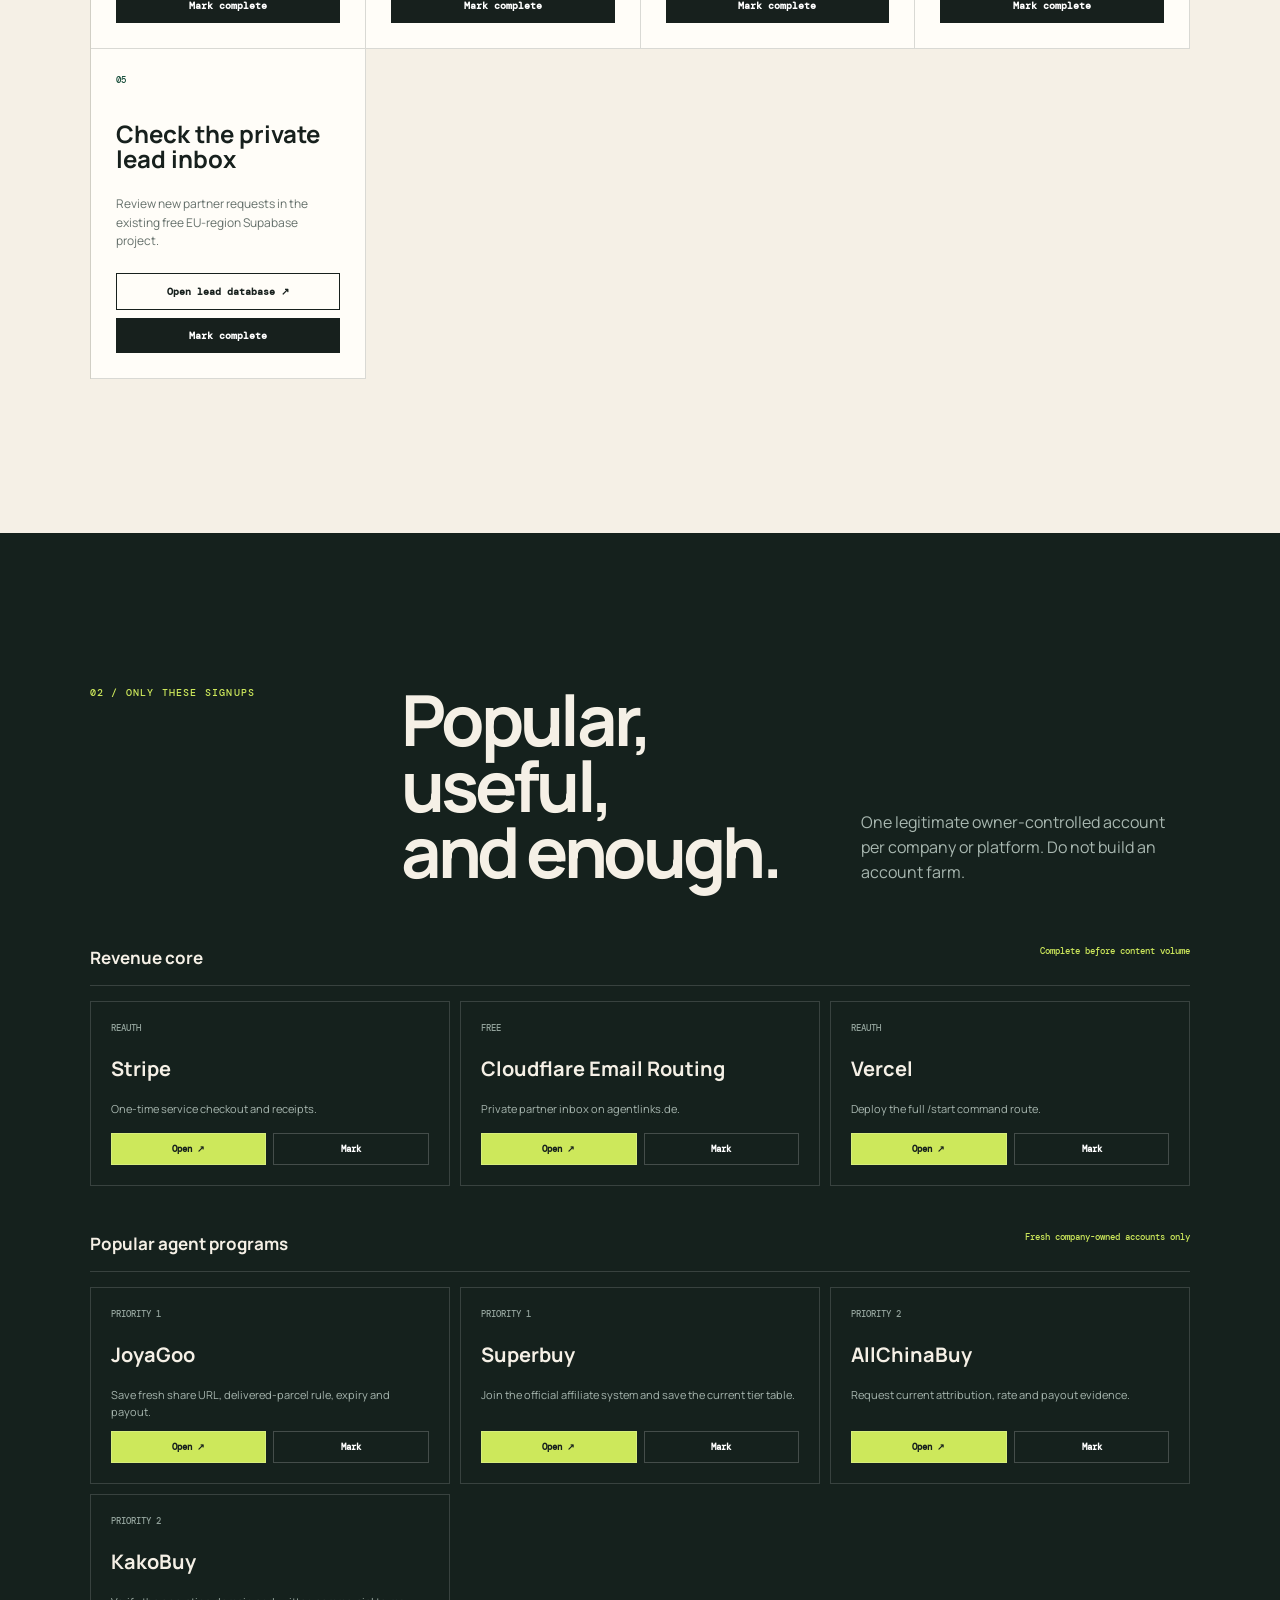
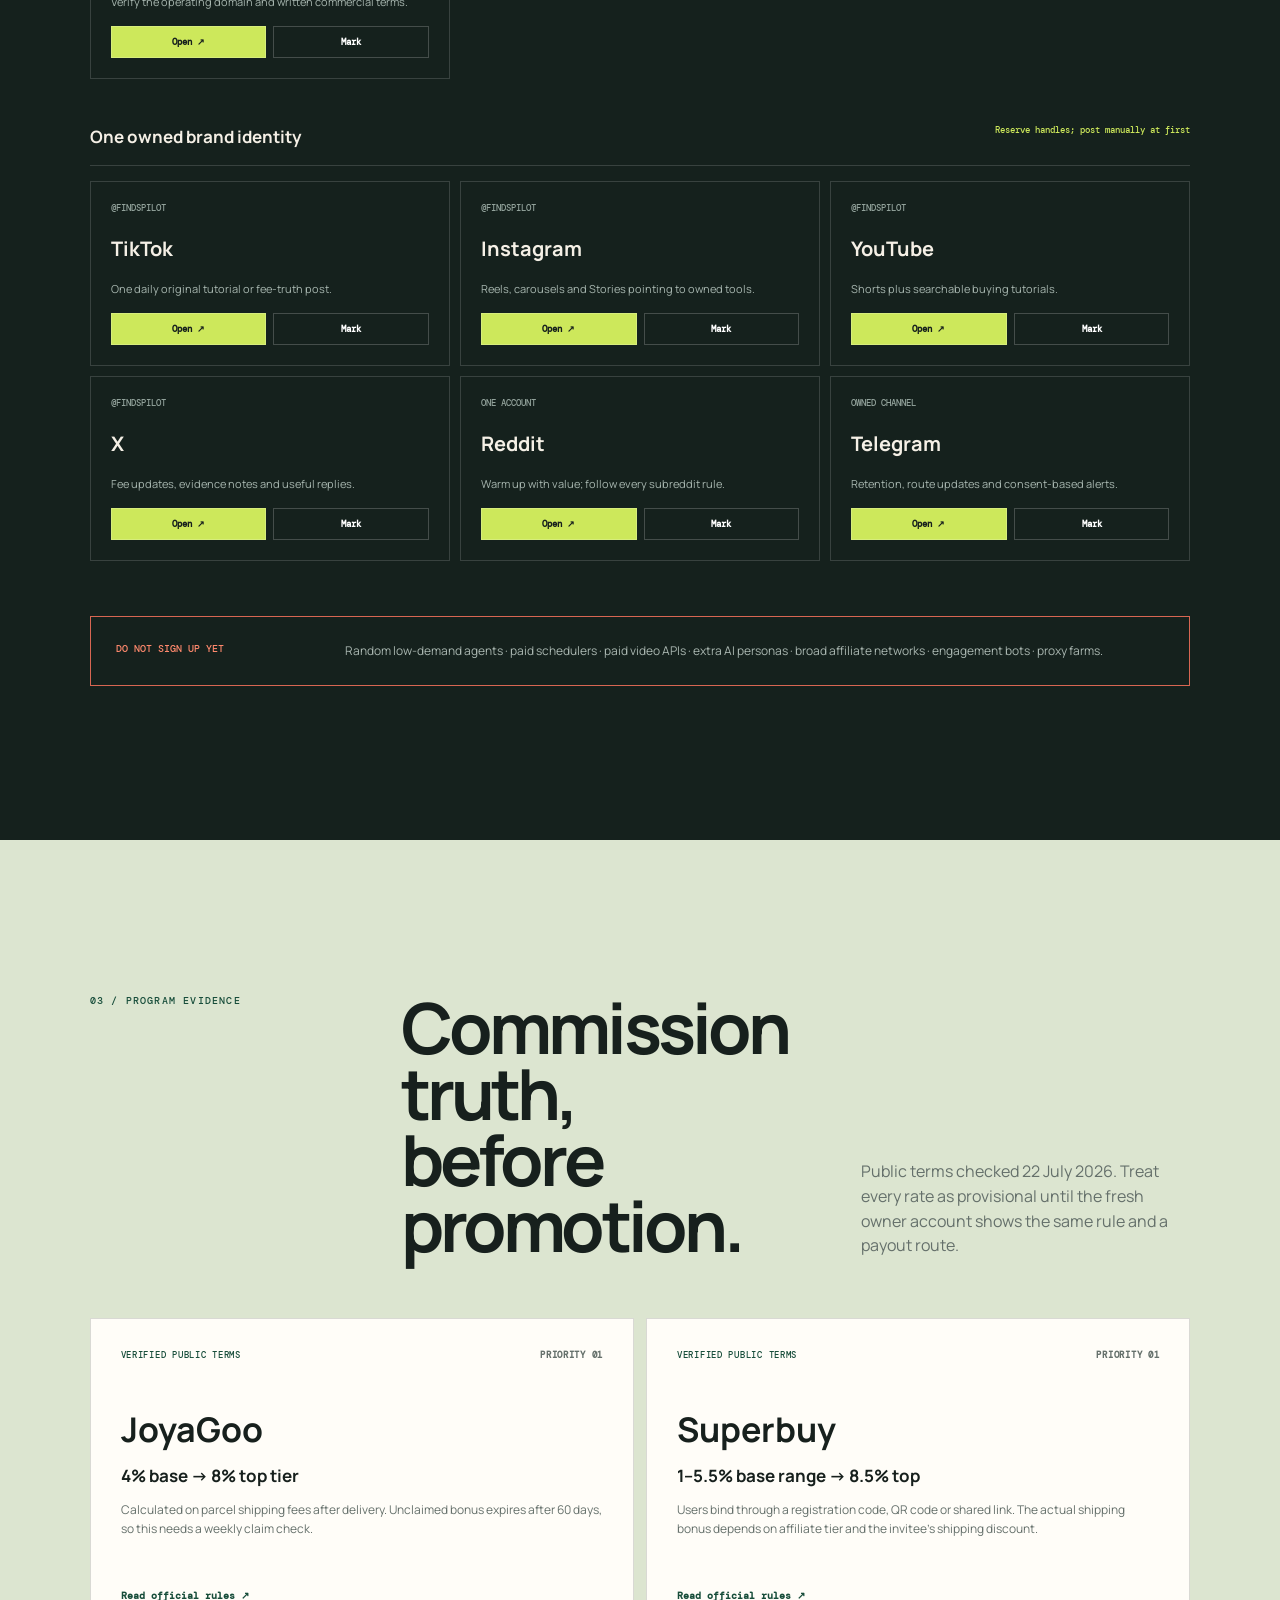
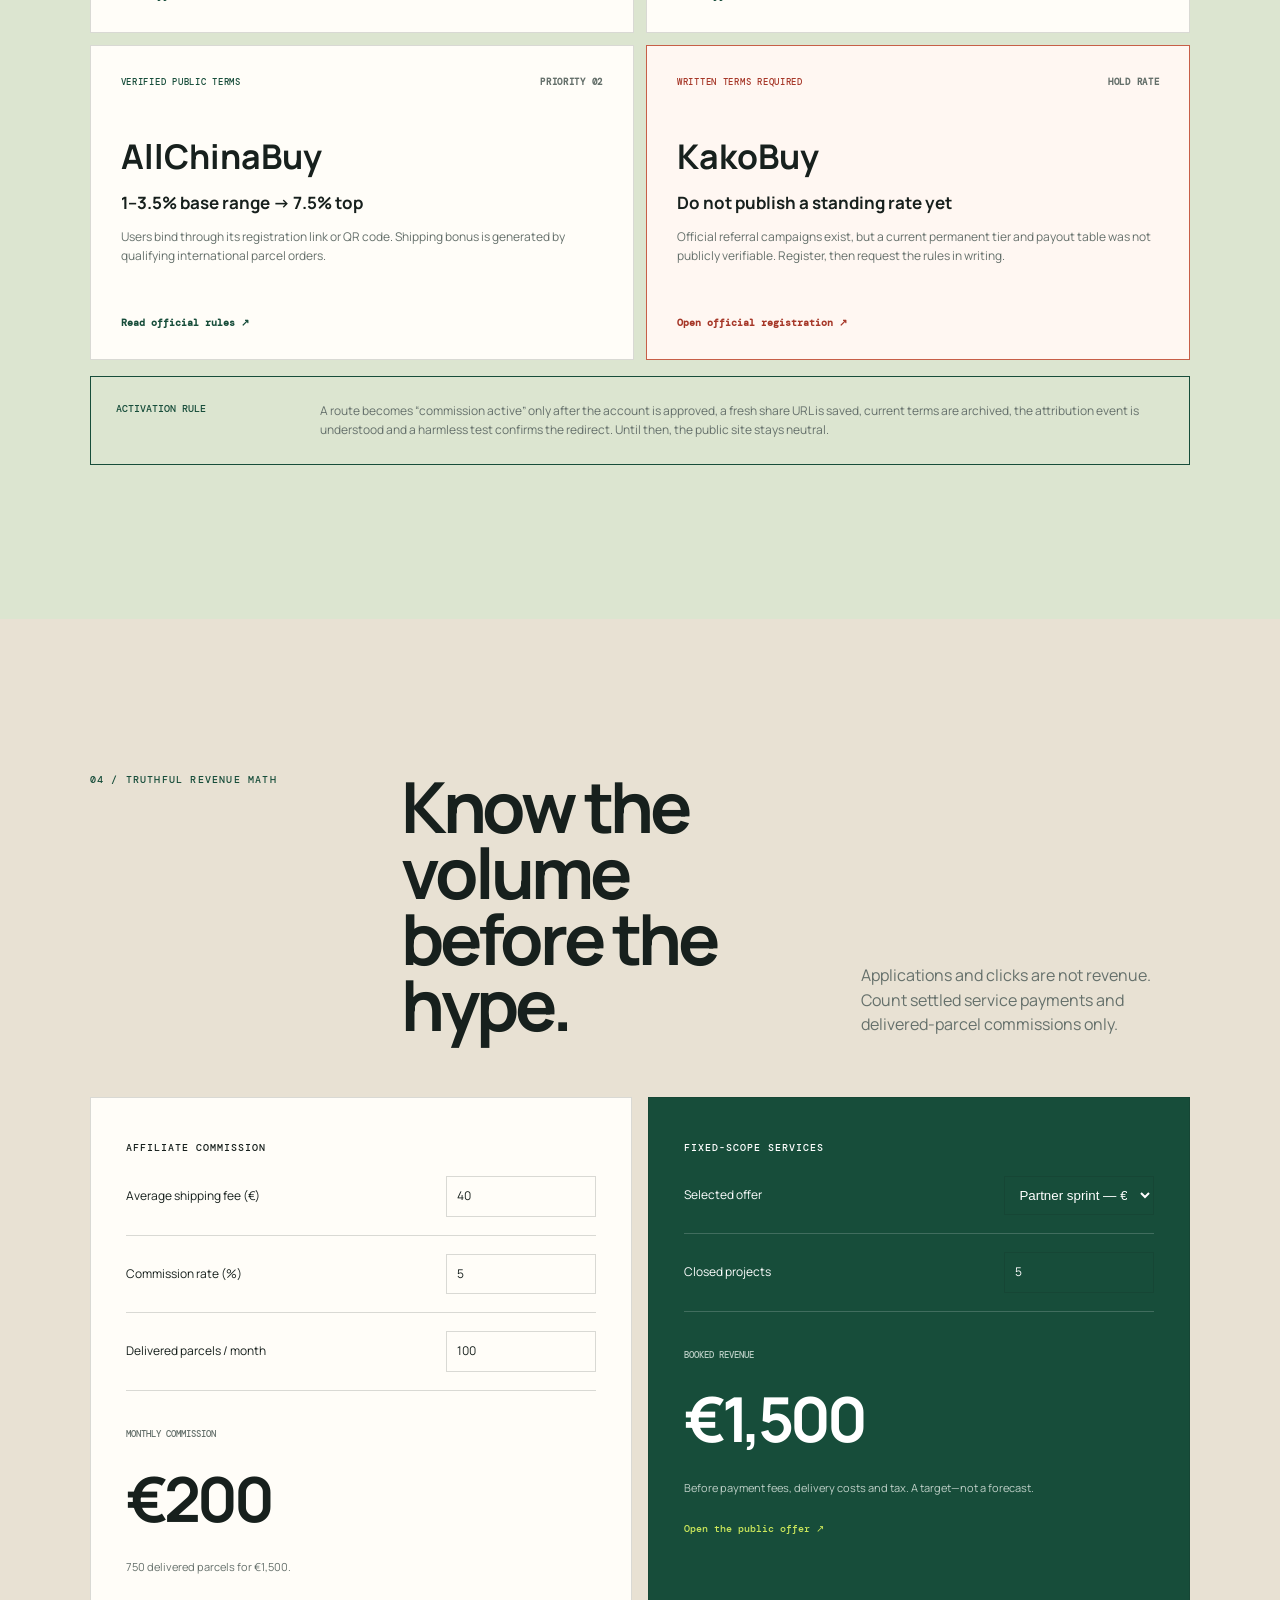
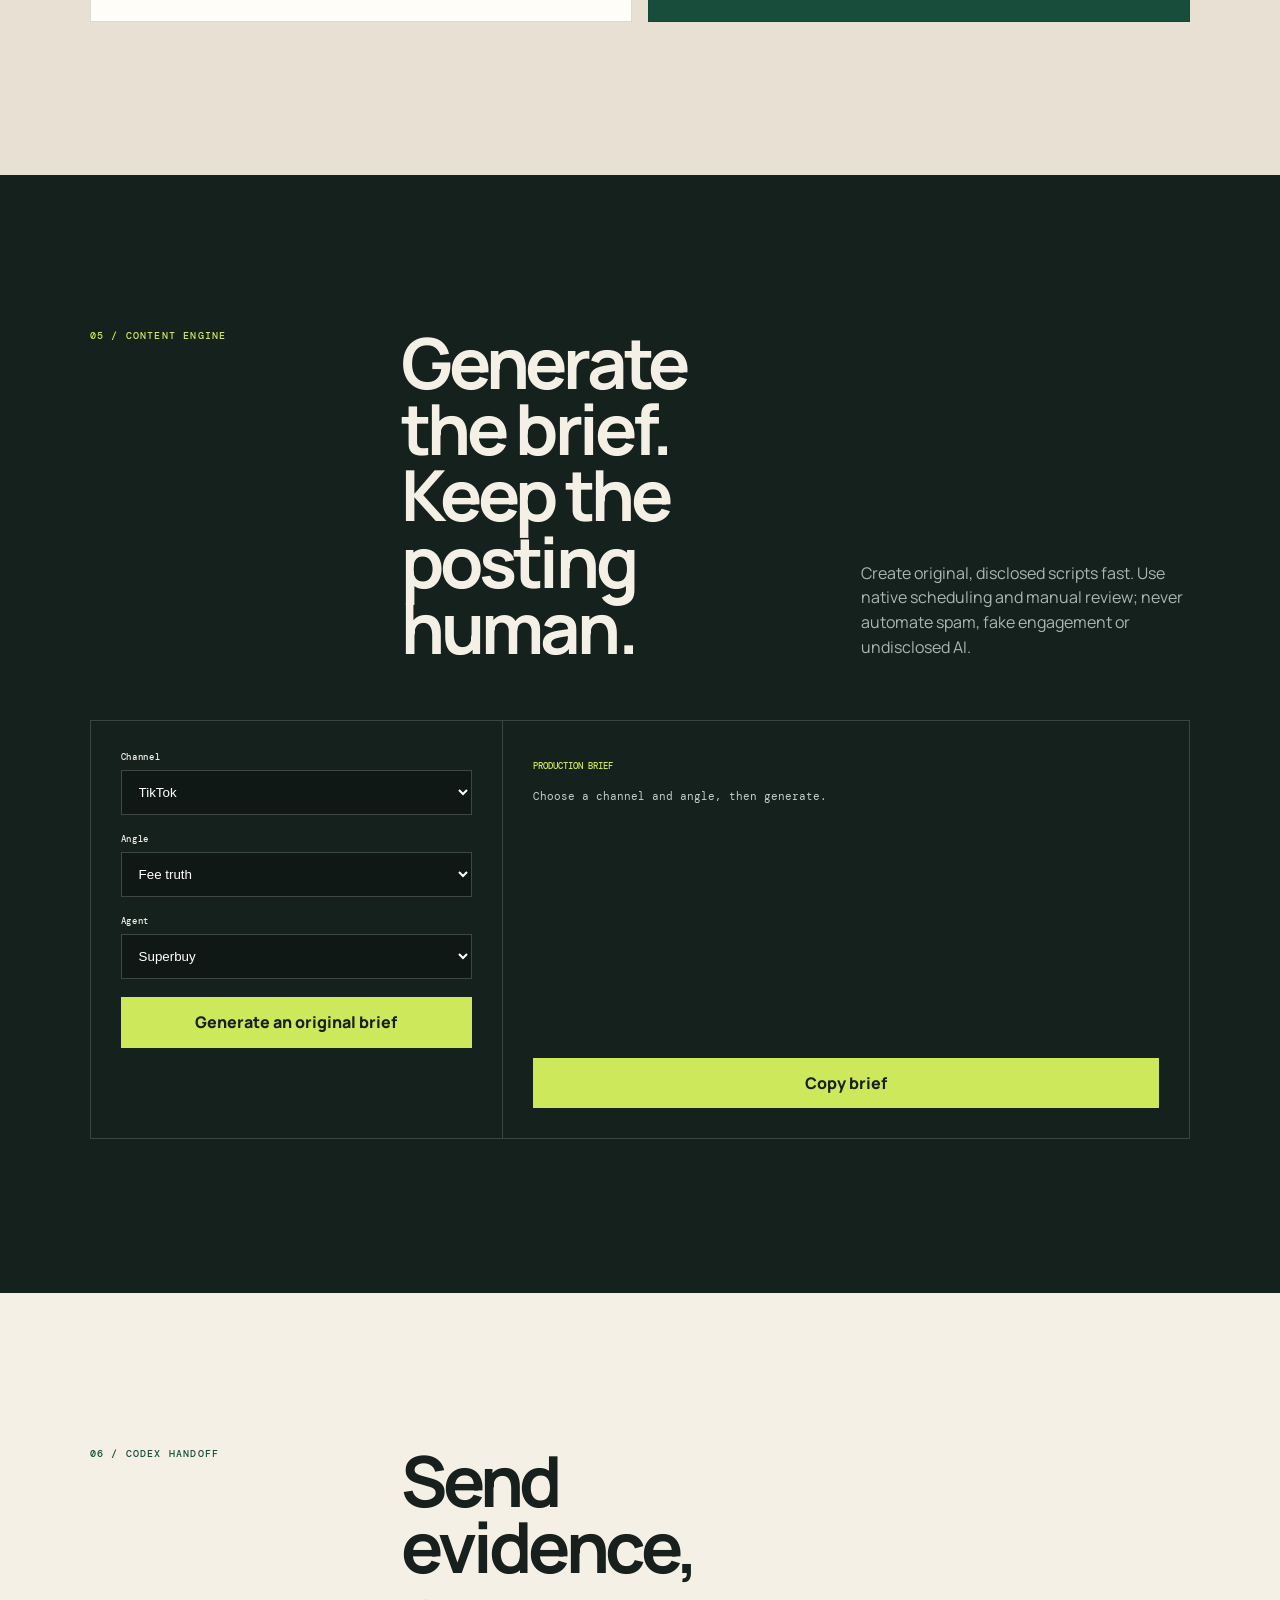
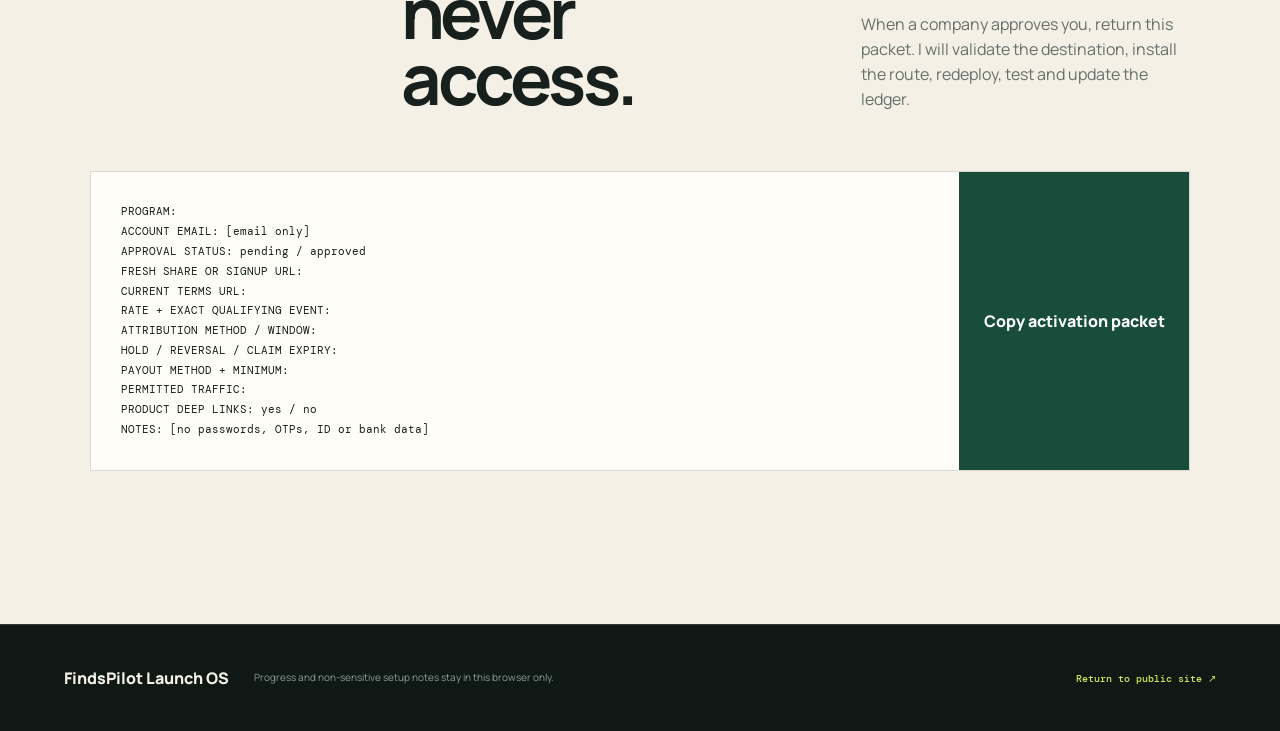
==== commit 5ca1931c: "Add verified affiliate program evidence" ====
--- a/setup.html
+++ b/setup.html
@@ -53,8 +53,27 @@
       <aside class="do-not-box"><strong>DO NOT SIGN UP YET</strong><p>Random low-demand agents · paid schedulers · paid video APIs · extra AI personas · broad affiliate networks · engagement bots · proxy farms.</p></aside>
     </section>
 
+    <section class="ops-section evidence-section" id="program-evidence">
+      <header><span>03 / PROGRAM EVIDENCE</span><h2>Commission truth,<br>before promotion.</h2><p>Public terms checked 22 July 2026. Treat every rate as provisional until the fresh owner account shows the same rule and a payout route.</p></header>
+      <div class="evidence-grid">
+        <article class="evidence-card verified">
+          <div><span>VERIFIED PUBLIC TERMS</span><b>PRIORITY 01</b></div><h3>JoyaGoo</h3><strong>4% base → 8% top tier</strong><p>Calculated on parcel shipping fees after delivery. Unclaimed bonus expires after 60 days, so this needs a weekly claim check.</p><a href="https://mgt.joyagoo.com/help-center/affiliate-system-rules/" target="_blank" rel="noreferrer">Read official rules ↗</a>
+        </article>
+        <article class="evidence-card verified">
+          <div><span>VERIFIED PUBLIC TERMS</span><b>PRIORITY 01</b></div><h3>Superbuy</h3><strong>1–5.5% base range → 8.5% top</strong><p>Users bind through a registration code, QR code or shared link. The actual shipping bonus depends on affiliate tier and the invitee’s shipping discount.</p><a href="https://www.superbuy.com/en/page/about/affiliate/" target="_blank" rel="noreferrer">Read official rules ↗</a>
+        </article>
+        <article class="evidence-card verified">
+          <div><span>VERIFIED PUBLIC TERMS</span><b>PRIORITY 02</b></div><h3>AllChinaBuy</h3><strong>1–3.5% base range → 7.5% top</strong><p>Users bind through its registration link or QR code. Shipping bonus is generated by qualifying international parcel orders.</p><a href="https://www.allchinabuy.com/en/page/about/affiliate/" target="_blank" rel="noreferrer">Read official rules ↗</a>
+        </article>
+        <article class="evidence-card unverified">
+          <div><span>WRITTEN TERMS REQUIRED</span><b>HOLD RATE</b></div><h3>KakoBuy</h3><strong>Do not publish a standing rate yet</strong><p>Official referral campaigns exist, but a current permanent tier and payout table was not publicly verifiable. Register, then request the rules in writing.</p><a href="https://www.kakobuy.com/register" target="_blank" rel="noreferrer">Open official registration ↗</a>
+        </article>
+      </div>
+      <aside class="evidence-rule"><strong>Activation rule</strong><p>A route becomes “commission active” only after the account is approved, a fresh share URL is saved, current terms are archived, the attribution event is understood and a harmless test confirms the redirect. Until then, the public site stays neutral.</p></aside>
+    </section>
+
     <section class="ops-section math-section" id="math">
-      <header><span>03 / TRUTHFUL REVENUE MATH</span><h2>Know the volume<br>before the hype.</h2><p>Applications and clicks are not revenue. Count settled service payments and delivered-parcel commissions only.</p></header>
+      <header><span>04 / TRUTHFUL REVENUE MATH</span><h2>Know the volume<br>before the hype.</h2><p>Applications and clicks are not revenue. Count settled service payments and delivered-parcel commissions only.</p></header>
       <div class="math-grid">
         <form class="math-card" id="affiliate-math">
           <span>AFFILIATE COMMISSION</span>
@@ -74,7 +93,7 @@
     </section>
 
     <section class="ops-section dark" id="content">
-      <header><span>04 / CONTENT ENGINE</span><h2>Generate the brief.<br>Keep the posting human.</h2><p>Create original, disclosed scripts fast. Use native scheduling and manual review; never automate spam, fake engagement or undisclosed AI.</p></header>
+      <header><span>05 / CONTENT ENGINE</span><h2>Generate the brief.<br>Keep the posting human.</h2><p>Create original, disclosed scripts fast. Use native scheduling and manual review; never automate spam, fake engagement or undisclosed AI.</p></header>
       <div class="content-builder">
         <form id="content-form">
           <label>Channel<select id="content-channel"><option>TikTok</option><option>Instagram Reel</option><option>YouTube Short</option><option>X post</option><option>Reddit value post</option></select></label>
@@ -87,7 +106,7 @@
     </section>
 
     <section class="ops-section" id="handoff">
-      <header><span>05 / CODEX HANDOFF</span><h2>Send evidence,<br>never access.</h2><p>When a company approves you, return this packet. I will validate the destination, install the route, redeploy, test and update the ledger.</p></header>
+      <header><span>06 / CODEX HANDOFF</span><h2>Send evidence,<br>never access.</h2><p>When a company approves you, return this packet. I will validate the destination, install the route, redeploy, test and update the ledger.</p></header>
       <div class="handoff-box">
         <pre id="ops-packet">PROGRAM:
 ACCOUNT EMAIL: [email only]
--- a/setup.css
+++ b/setup.css
@@ -1,3 +1,5 @@
 .ops-body{background:#101815;color:#f5f0e6}.ops-header{height:72px;padding:0 clamp(18px,5vw,70px);display:grid;grid-template-columns:1fr auto 1fr;align-items:center;border-bottom:1px solid rgba(255,255,255,.14);position:sticky;top:0;z-index:20;background:rgba(16,24,21,.94);backdrop-filter:blur(16px)}.ops-header>span{font:500 10px var(--mono);letter-spacing:.14em;color:var(--lime)}.ops-header nav{justify-self:end;display:flex;gap:18px;font:500 10px var(--mono)}.ops-header nav a{color:#c7d2cd}.ops-main{overflow:hidden}.ops-hero{min-height:620px;padding:clamp(70px,10vw,145px) clamp(22px,7vw,110px);display:grid;grid-template-columns:1.2fr .8fr;gap:8vw;align-items:center;background:radial-gradient(circle at 76% 38%,rgba(205,232,91,.13),transparent 32%),#101815}.ops-hero h1{font-size:clamp(64px,9vw,138px);line-height:.82;letter-spacing:-.075em;margin:0}.ops-hero h1 em{font-weight:400;color:var(--lime)}.ops-hero>div>p:last-child{max-width:600px;color:#aab7b1;font-size:18px;margin-top:36px}.ops-hero .eyebrow{color:var(--lime)}.readiness-card{border:1px solid rgba(255,255,255,.2);padding:34px;background:rgba(255,255,255,.035)}.readiness-card>span{font:500 10px var(--mono);letter-spacing:.12em;color:#aebbb5}.readiness-card>strong{display:block;font-size:88px;letter-spacing:-.07em;color:var(--lime);margin:20px 0}.readiness-card>div{height:5px;background:rgba(255,255,255,.12)}.readiness-card i{display:block;width:0;height:100%;background:var(--lime);transition:width .35s}.readiness-card p{font-size:12px;color:#aebbb5}.ops-alert{margin:0 clamp(22px,5vw,70px);display:grid;grid-template-columns:repeat(4,1fr);border:1px solid rgba(255,255,255,.16)}.ops-alert>div{padding:20px;border-right:1px solid rgba(255,255,255,.16)}.ops-alert>div:last-child{border:0}.ops-alert b,.ops-alert span{display:block}.ops-alert b{font:500 12px var(--mono);color:var(--lime)}.ops-alert b.warn{color:#ff896d}.ops-alert span{font-size:10px;color:#9ba9a3;margin-top:5px}.ops-section{padding:clamp(95px,12vw,175px) clamp(22px,7vw,110px);background:#f5f0e6;color:var(--ink)}.ops-section.dark{background:#15211d;color:#f5f0e6}.ops-section>header{display:grid;grid-template-columns:.75fr 1.2fr 1fr;gap:5vw;align-items:end;margin-bottom:60px}.ops-section>header>span{align-self:start;font:500 10px var(--mono);letter-spacing:.12em;color:var(--green)}.ops-section.dark>header>span{color:var(--lime)}.ops-section>header h2{font-size:clamp(44px,5.5vw,80px);line-height:.94;letter-spacing:-.055em;margin:0}.ops-section>header p{margin:0;color:var(--muted)}.ops-section.dark>header p{color:#a8b7b0}.mission-grid{display:grid;grid-template-columns:repeat(4,1fr);border-top:1px solid var(--line);border-left:1px solid var(--line)}.mission-card{min-height:330px;padding:25px;border-right:1px solid var(--line);border-bottom:1px solid var(--line);display:flex;flex-direction:column;background:var(--white)}.mission-card.done{background:#eaf1cf}.mission-card>span{font:500 9px var(--mono);color:var(--green)}.mission-card h3{font-size:24px;line-height:1.05;margin:35px 0 12px}.mission-card p{font-size:12px;color:var(--muted)}.mission-card a{margin-top:auto;font:700 10px var(--mono);padding:11px;border:1px solid var(--ink);text-align:center}.mission-card button{margin-top:8px;border:0;background:var(--ink);color:#fff;padding:11px;font:700 10px var(--mono);cursor:pointer}.mission-card.done button{background:var(--green)}.signup-groups{display:grid;gap:45px}.signup-group>header{display:flex;justify-content:space-between;border-bottom:1px solid rgba(255,255,255,.15);padding-bottom:14px;margin-bottom:15px}.signup-group>header h3{margin:0;font-size:17px}.signup-group>header span{font:500 9px var(--mono);color:var(--lime)}.signup-list{display:grid;grid-template-columns:repeat(3,1fr);gap:10px}.signup-card{border:1px solid rgba(255,255,255,.15);padding:20px;min-height:185px;display:flex;flex-direction:column}.signup-card.done{border-color:var(--lime);background:rgba(205,232,91,.06)}.signup-card>span{font:500 9px var(--mono);color:#93a39c}.signup-card h4{font-size:20px;margin:19px 0 5px}.signup-card p{font-size:11px;color:#a7b6af}.signup-card div{margin-top:auto;display:flex;gap:7px}.signup-card a,.signup-card button{flex:1;padding:9px;border:1px solid rgba(255,255,255,.2);background:transparent;color:#fff;text-align:center;font:700 9px var(--mono);cursor:pointer}.signup-card a{background:var(--lime);color:var(--ink)}.signup-card.done button{color:var(--lime)}.do-not-box{margin-top:55px;border:1px solid #d76652;padding:25px;display:grid;grid-template-columns:.4fr 1.6fr;gap:25px}.do-not-box strong{font:500 10px var(--mono);color:#ff896d}.do-not-box p{margin:0;color:#aab7b1;font-size:12px}.math-section{background:#e8e1d3}.math-grid{display:grid;grid-template-columns:1fr 1fr;gap:16px}.math-card{background:var(--white);padding:35px;border:1px solid var(--line)}.math-card.accent{background:var(--green);color:#fff}.math-card>span{font:500 10px var(--mono);letter-spacing:.1em}.math-card label{display:grid;grid-template-columns:1fr 150px;align-items:center;gap:20px;border-bottom:1px solid var(--line);padding:18px 0;font-size:12px}.math-card.accent label{border-color:rgba(255,255,255,.18)}.math-card input,.math-card select{width:100%;padding:10px;border:1px solid var(--line);background:transparent;color:inherit}.math-card.accent select option{color:var(--ink)}.math-card output{display:block;margin-top:28px}.math-card output small{font:500 9px var(--mono);color:var(--muted)}.math-card.accent output small{color:#b9cdc4}.math-card output strong{display:block;font-size:62px;letter-spacing:-.065em;margin:7px 0}.math-card output p{font-size:11px;color:var(--muted)}.math-card.accent output p{color:#bfd0c8}.math-card>a{display:inline-block;margin-top:15px;color:var(--lime);font:500 10px var(--mono)}.content-builder{display:grid;grid-template-columns:.75fr 1.25fr;border:1px solid rgba(255,255,255,.16)}.content-builder form{padding:30px;border-right:1px solid rgba(255,255,255,.16)}.content-builder label{display:block;font:500 9px var(--mono);letter-spacing:.08em;margin-bottom:18px}.content-builder select{display:block;width:100%;margin-top:7px;padding:13px;border:1px solid rgba(255,255,255,.2);background:#101815;color:#fff}.content-builder form button,.content-output button,.handoff-box button{width:100%;border:0;background:var(--lime);color:var(--ink);padding:13px;font-weight:800;cursor:pointer}.content-output{padding:30px}.content-output>span{font:500 9px var(--mono);color:var(--lime)}.content-output pre{min-height:260px;white-space:pre-wrap;font:400 11px/1.75 var(--mono);color:#c2d0ca}.handoff-box{display:grid;grid-template-columns:1fr auto;border:1px solid var(--line);background:var(--white)}.handoff-box pre{padding:30px;margin:0;white-space:pre-wrap;font:400 11px/1.8 var(--mono)}.handoff-box button{width:230px;background:var(--green);color:#fff}.ops-footer{padding:35px clamp(22px,5vw,70px);display:grid;grid-template-columns:auto 1fr auto;gap:25px;align-items:center;border-top:1px solid rgba(255,255,255,.14)}.ops-footer span{font-weight:800}.ops-footer p{font-size:10px;color:#8f9d97}.ops-footer a{font:500 10px var(--mono);color:var(--lime)}#ops-toast{position:fixed;right:18px;bottom:18px;background:var(--lime);color:var(--ink);padding:12px 15px;font-size:11px;transform:translateY(120px);transition:.25s;z-index:50}#ops-toast.show{transform:translateY(0)}
 @media(max-width:1000px){.ops-hero{grid-template-columns:1fr}.ops-section>header{grid-template-columns:1fr 1.4fr}.ops-section>header p{grid-column:2}.mission-grid{grid-template-columns:repeat(2,1fr)}.signup-list{grid-template-columns:repeat(2,1fr)}}
 @media(max-width:680px){.ops-header{grid-template-columns:1fr auto;height:66px;padding:0 16px}.ops-header>span{display:none}.ops-header nav a:first-child{display:none}.ops-hero{padding:70px 20px;min-height:650px}.ops-hero h1{font-size:64px}.readiness-card>strong{font-size:72px}.ops-alert{grid-template-columns:repeat(2,1fr);margin:0 16px}.ops-alert>div:nth-child(2){border-right:0}.ops-section{padding:85px 20px}.ops-section>header{display:block}.ops-section>header h2{font-size:46px;margin:22px 0}.mission-grid,.signup-list,.math-grid,.content-builder{grid-template-columns:1fr}.mission-card{min-height:280px}.do-not-box{grid-template-columns:1fr}.content-builder form{border-right:0;border-bottom:1px solid rgba(255,255,255,.16)}.handoff-box{grid-template-columns:1fr}.handoff-box button{width:100%}.ops-footer{grid-template-columns:1fr}.math-card{padding:24px}.math-card label{grid-template-columns:1fr}.ops-section>header p{grid-column:auto}}
+.evidence-section{background:#dce5d0}.evidence-grid{display:grid;grid-template-columns:repeat(2,1fr);gap:12px}.evidence-card{min-height:315px;padding:30px;border:1px solid var(--line);background:var(--white);display:flex;flex-direction:column}.evidence-card>div{display:flex;justify-content:space-between;gap:15px;font:500 9px var(--mono);letter-spacing:.08em}.evidence-card>div span{color:var(--green)}.evidence-card>div b{color:var(--muted)}.evidence-card h3{font-size:34px;margin:42px 0 7px}.evidence-card>strong{font-size:17px}.evidence-card p{font-size:12px;color:var(--muted);max-width:560px}.evidence-card a{margin-top:auto;padding-top:20px;font:700 10px var(--mono);color:var(--green)}.evidence-card.unverified{border-color:#c75f48;background:#fff7f2}.evidence-card.unverified>div span,.evidence-card.unverified a{color:#a63728}.evidence-rule{margin-top:16px;padding:25px;border:1px solid var(--green);display:grid;grid-template-columns:.35fr 1.65fr;gap:25px}.evidence-rule strong{font:500 10px var(--mono);color:var(--green);text-transform:uppercase}.evidence-rule p{margin:0;font-size:12px;color:var(--muted)}
+@media(max-width:680px){.evidence-grid{grid-template-columns:1fr}.evidence-rule{grid-template-columns:1fr}.evidence-card{min-height:290px;padding:24px}}
